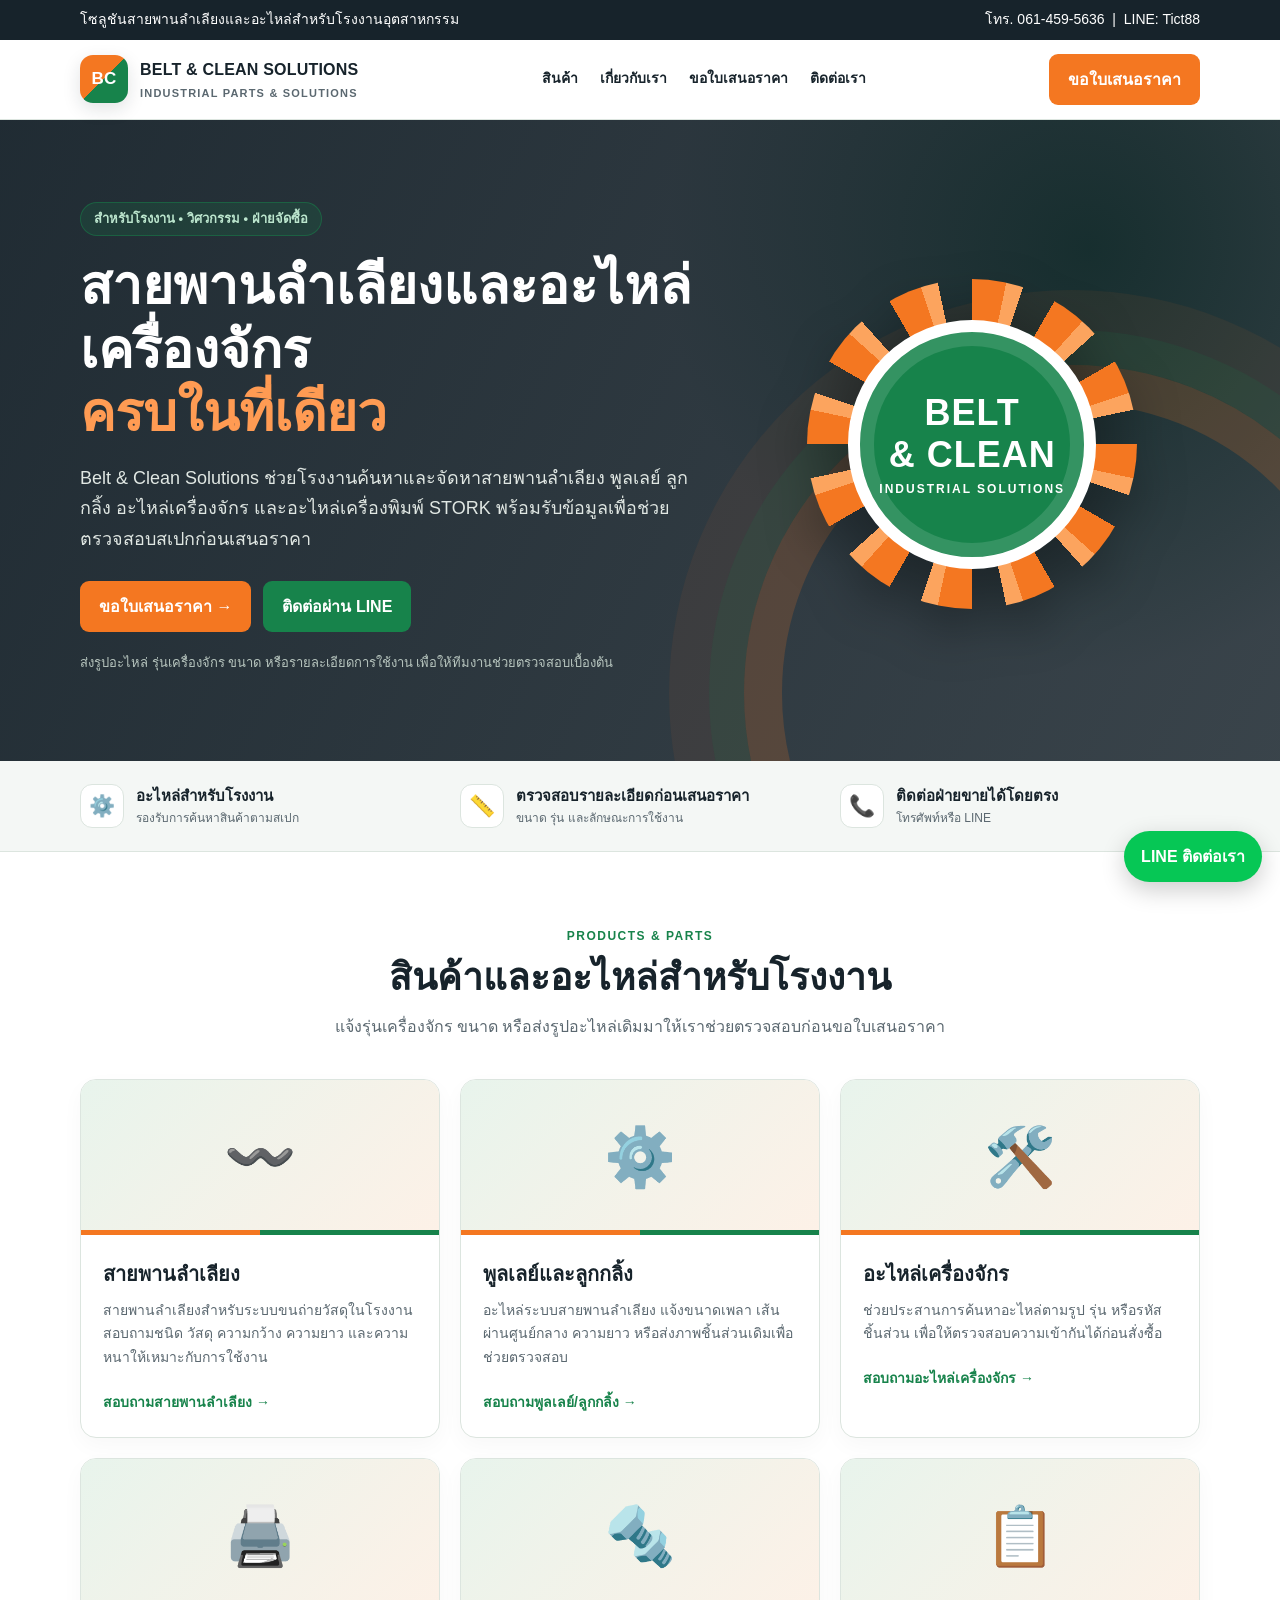
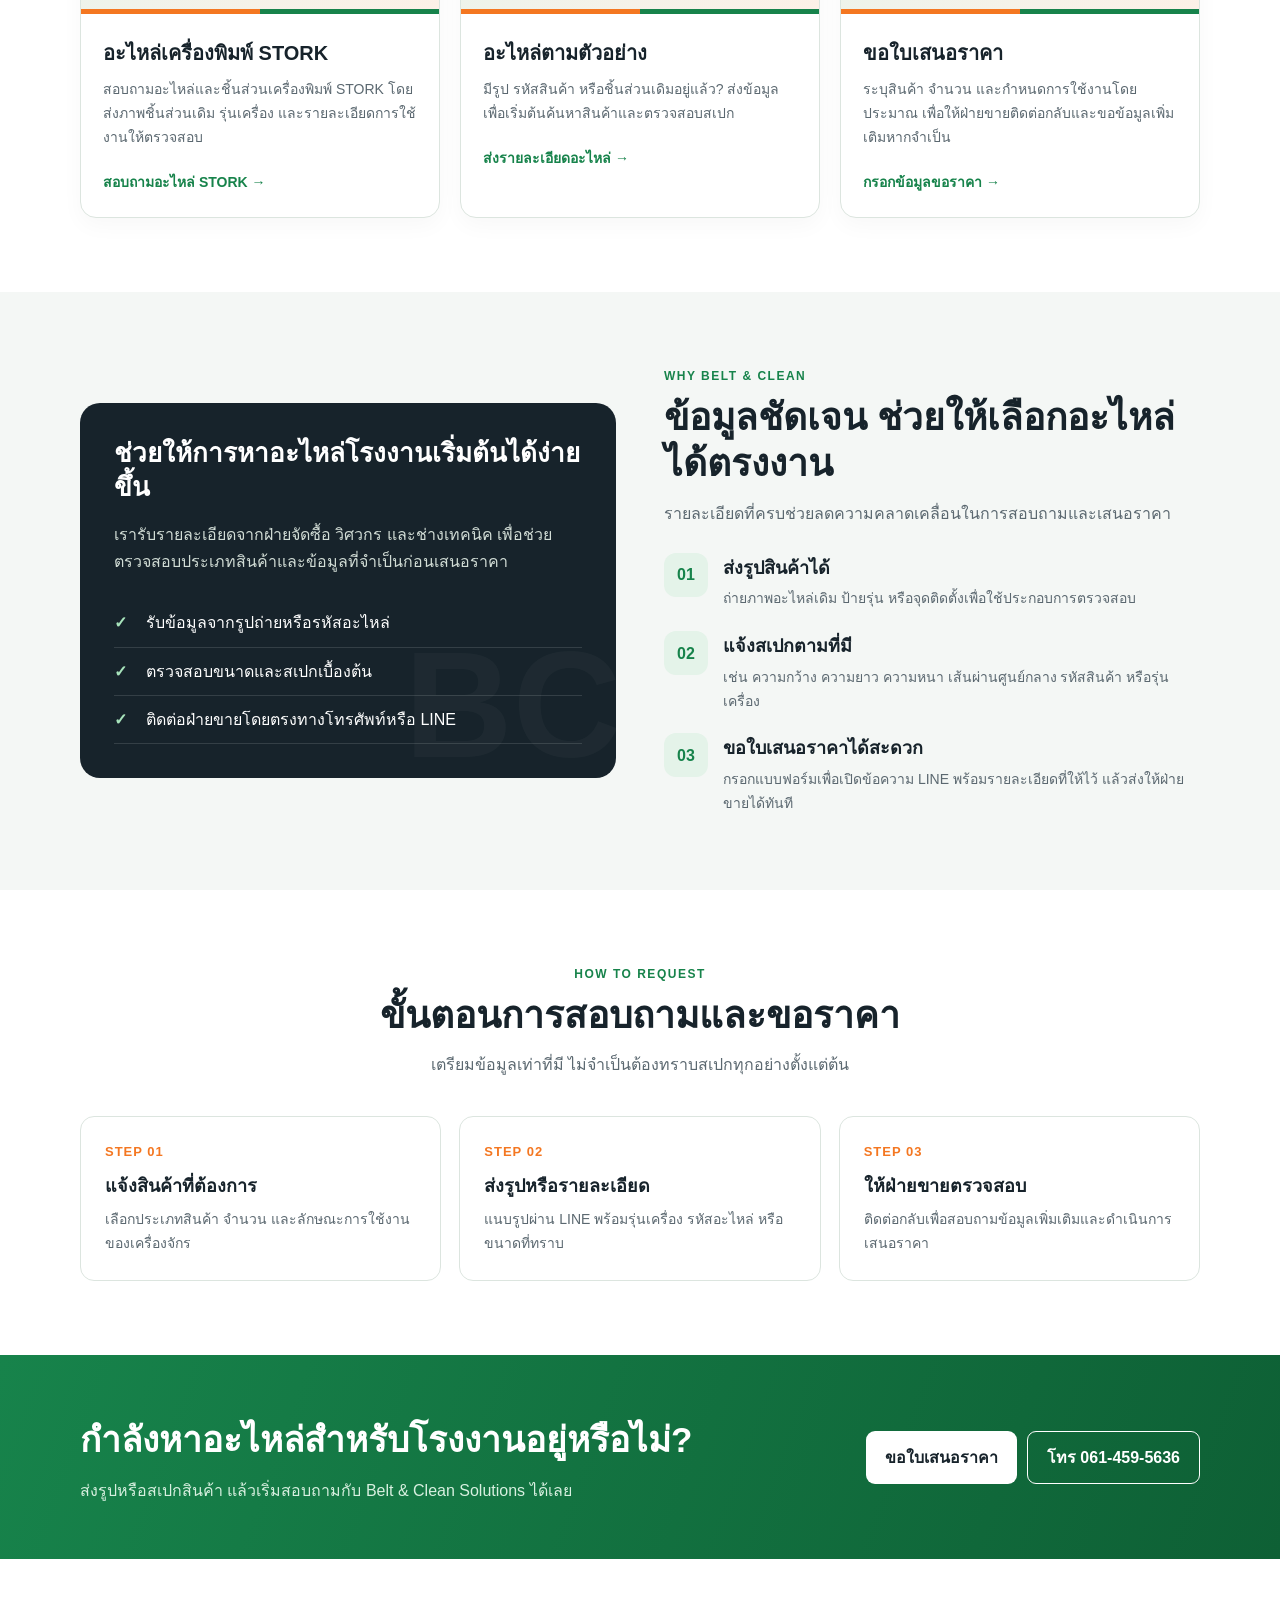
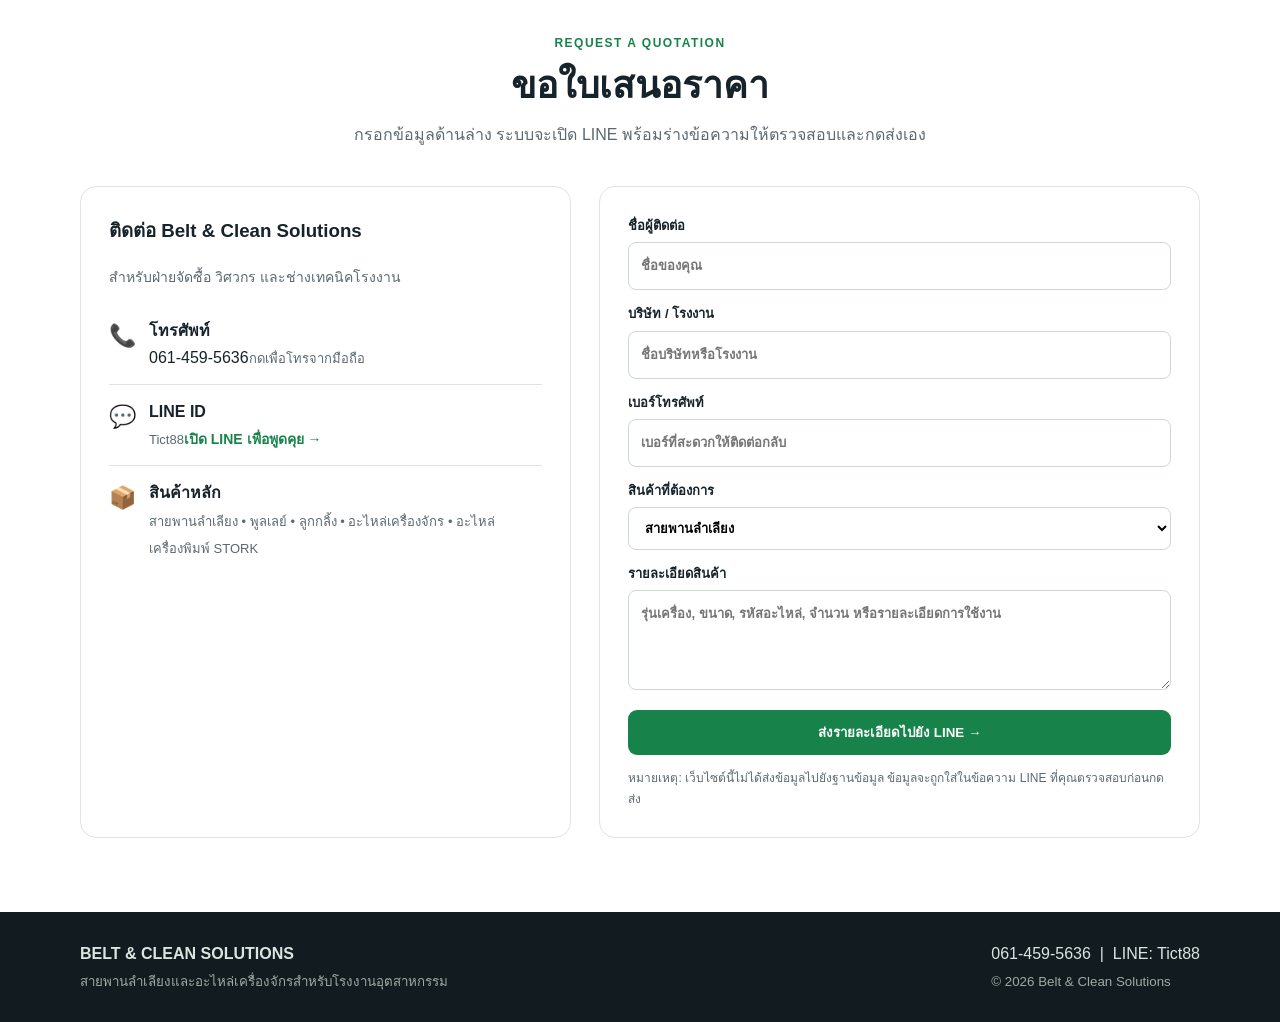
==== index.html @ 9ff51a20 "Add files via upload" ====
<!doctype html>
<html lang="th">
<head>
  <meta charset="utf-8">
  <meta name="viewport" content="width=device-width, initial-scale=1">
  <title>Belt &amp; Clean Solutions | สายพานลำเลียง อะไหล่เครื่องจักร และอะไหล่เครื่องพิมพ์ STORK</title>
  <meta name="description" content="Belt & Clean Solutions จำหน่ายสายพานลำเลียง พูลเลย์ ลูกกลิ้ง และอะไหล่เครื่องจักร รวมถึงอะไหล่เครื่องพิมพ์ STORK สำหรับโรงงานอุตสาหกรรม ติดต่อสอบถามและขอใบเสนอราคา">
  <meta name="robots" content="index,follow">
  <meta name="theme-color" content="#f47721">
  <meta property="og:title" content="Belt & Clean Solutions">
  <meta property="og:description" content="สายพานลำเลียง พูลเลย์ ลูกกลิ้ง และอะไหล่เครื่องจักรสำหรับโรงงาน">
  <meta property="og:type" content="website">
  <style>
    :root{--orange:#f47721;--green:#17834b;--dark:#17232b;--muted:#5b6870;--light:#f4f7f5;--line:#dce5df}
    *{box-sizing:border-box}html{scroll-behavior:smooth}body{margin:0;font-family:Tahoma,"Noto Sans Thai",Arial,sans-serif;color:var(--dark);line-height:1.7;background:#fff}
    a{color:inherit;text-decoration:none}.wrap{width:min(1120px,92%);margin:auto}
    .topbar{background:var(--dark);color:#fff;font-size:14px}.topbar .wrap{display:flex;justify-content:space-between;gap:12px;padding:8px 0;flex-wrap:wrap}
    header{background:#fff;border-bottom:1px solid var(--line);position:sticky;top:0;z-index:10}.nav{display:flex;align-items:center;justify-content:space-between;gap:20px;padding:14px 0}
    .brand{display:flex;align-items:center;gap:12px;font-weight:800;letter-spacing:.2px}.logo{width:48px;height:48px;border-radius:13px;background:linear-gradient(135deg,var(--orange) 0 50%,var(--green) 50%);display:grid;place-items:center;color:white;font-weight:900;font-size:17px;box-shadow:0 6px 18px #17232b20}.brand small{display:block;font-size:11px;letter-spacing:1.2px;color:var(--muted);font-weight:600}
    nav{display:flex;gap:22px;align-items:center;font-size:14px;font-weight:700}nav a:hover{color:var(--green)}.btn{display:inline-flex;justify-content:center;align-items:center;gap:8px;padding:12px 19px;border-radius:9px;background:var(--orange);color:#fff;font-weight:800;border:0;cursor:pointer;transition:.2s}.btn:hover{filter:brightness(.94);transform:translateY(-1px)}.btn.green{background:var(--green)}.btn.outline{background:transparent;border:1px solid #fff;color:#fff}
    .hero{background:linear-gradient(115deg,#17232bf5,#17232bd9),radial-gradient(circle at 85% 20%,#17834b 0,transparent 35%);color:white;padding:82px 0 74px;overflow:hidden;position:relative}.hero:after{content:"";position:absolute;right:-120px;bottom:-260px;width:580px;height:580px;border:38px solid #f4772130;border-radius:50%;box-shadow:0 0 0 35px #17834b20,0 0 0 75px #f4772110}
    .hero-grid{display:grid;grid-template-columns:1.15fr .85fr;gap:48px;align-items:center;position:relative;z-index:1}.eyebrow{display:inline-block;color:#bce6ce;background:#17834b30;border:1px solid #17834b80;border-radius:999px;padding:5px 13px;font-size:13px;font-weight:700}.hero h1{font-size:clamp(32px,4.4vw,53px);line-height:1.2;margin:18px 0}.hero p{font-size:18px;color:#e0e7e3;max-width:650px}.hero-actions{display:flex;gap:12px;flex-wrap:wrap;margin-top:26px}.hero-note{font-size:13px!important;color:#b8c6bf!important;margin-top:20px}
    .visual{min-height:330px;display:grid;place-items:center;position:relative}.gear{width:min(330px,75vw);aspect-ratio:1;border-radius:50%;background:repeating-conic-gradient(from 0deg,var(--orange) 0deg 12deg,#fca45e 12deg 18deg,transparent 18deg 30deg);display:grid;place-items:center;filter:drop-shadow(0 22px 25px #0005);animation:none}.gear:before{content:"";width:68%;height:68%;border-radius:50%;background:var(--green);border:12px solid #fff;box-shadow:inset 0 0 0 14px #ffffff20}.gear-center{position:absolute;font-weight:900;font-size:36px;letter-spacing:1px;color:#fff;text-align:center;line-height:1.15}.gear-center small{font-size:12px;display:block;letter-spacing:2px;margin-top:8px}
    .stats{background:var(--light);border-bottom:1px solid var(--line)}.stats-grid{display:grid;grid-template-columns:repeat(3,1fr);gap:20px;padding:22px 0}.stat{display:flex;gap:12px;align-items:center}.stat-icon{background:#fff;border:1px solid var(--line);width:44px;height:44px;border-radius:12px;display:grid;place-items:center;font-size:21px}.stat strong{display:block;font-size:15px}.stat span{display:block;color:var(--muted);font-size:12px}
    section{padding:74px 0}.section-head{text-align:center;max-width:720px;margin:0 auto 38px}.section-head .kicker{color:var(--green);font-weight:900;text-transform:uppercase;font-size:12px;letter-spacing:1.5px}.section-head h2{font-size:clamp(26px,3vw,37px);line-height:1.25;margin:9px 0 12px}.section-head p{margin:0;color:var(--muted)}
    .cards{display:grid;grid-template-columns:repeat(3,1fr);gap:20px}.card{border:1px solid var(--line);border-radius:16px;overflow:hidden;background:#fff;box-shadow:0 8px 22px #17232b08;transition:.2s}.card:hover{transform:translateY(-4px);box-shadow:0 15px 30px #17232b12}.card-art{height:155px;background:linear-gradient(135deg,#e8f4ec,#fdf1e7);display:grid;place-items:center;font-size:58px;position:relative}.card-art:after{content:"";position:absolute;inset:auto 0 0;height:5px;background:linear-gradient(90deg,var(--orange) 0 50%,var(--green) 50%)}.card-body{padding:22px}.card h3{margin:0 0 8px;font-size:20px}.card p{margin:0 0 18px;color:var(--muted);font-size:14px}.text-link{font-weight:800;color:var(--green);font-size:14px}
    .why{background:var(--light)}.why-grid{display:grid;grid-template-columns:1fr 1fr;gap:48px;align-items:center}.why-panel{background:var(--dark);border-radius:20px;color:white;padding:34px;position:relative;overflow:hidden}.why-panel:after{content:"BC";position:absolute;font-size:150px;right:-5px;bottom:-55px;font-weight:900;color:#ffffff08}.why-panel h3{font-size:26px;line-height:1.3;margin:0 0 14px;position:relative;z-index:1}.why-panel p{color:#d2ddd6;position:relative;z-index:1}.check-list{list-style:none;margin:24px 0 0;padding:0}.check-list li{padding:10px 0;border-bottom:1px solid #ffffff20;position:relative;padding-left:32px}.check-list li:before{content:"✓";position:absolute;left:0;color:#a8e4bc;font-weight:900}.benefits{display:grid;gap:20px}.benefit{display:flex;gap:15px}.benefit .num{width:44px;height:44px;flex:0 0 44px;border-radius:12px;background:#e4f3e9;color:var(--green);display:grid;place-items:center;font-weight:900}.benefit h3{margin:0 0 4px;font-size:18px}.benefit p{margin:0;color:var(--muted);font-size:14px}
    .process{display:grid;grid-template-columns:repeat(3,1fr);gap:18px}.step{padding:24px;border-radius:14px;background:#fff;border:1px solid var(--line)}.step b{display:block;color:var(--orange);font-size:13px;letter-spacing:1px}.step h3{margin:7px 0;font-size:18px}.step p{font-size:14px;color:var(--muted);margin:0}
    .cta{background:linear-gradient(110deg,var(--green),#0e6035);color:#fff;padding:55px 0}.cta-row{display:flex;align-items:center;justify-content:space-between;gap:28px}.cta h2{margin:0 0 8px;font-size:clamp(25px,3vw,35px)}.cta p{margin:0;color:#d8f0e0}.cta-actions{display:flex;gap:10px;flex-wrap:wrap;flex-shrink:0}
    .contact-grid{display:grid;grid-template-columns:.9fr 1.1fr;gap:28px}.contact-card{padding:28px;border:1px solid var(--line);border-radius:16px}.contact-card h3{margin-top:0}.contact-item{display:flex;gap:13px;padding:13px 0;border-bottom:1px solid var(--line)}.contact-item:last-child{border-bottom:0}.contact-item .ico{font-size:22px}.contact-item strong{display:block}.contact-item span{color:var(--muted);font-size:13px}.quote-form{display:grid;gap:13px}.quote-form label{font-size:13px;font-weight:800}.quote-form input,.quote-form select,.quote-form textarea{width:100%;margin-top:5px;border:1px solid #ccd8d0;border-radius:8px;padding:12px;font:inherit;background:#fff}.quote-form textarea{min-height:100px;resize:vertical}.form-note{font-size:12px;color:var(--muted);margin:0}
    footer{background:#121b20;color:#dbe5df;padding:28px 0}.foot{display:flex;justify-content:space-between;gap:20px;flex-wrap:wrap;align-items:center}.foot small{color:#9eaaa3}.float-line{position:fixed;right:18px;bottom:18px;z-index:20;background:#06c755;color:#fff;border-radius:50px;padding:12px 17px;font-weight:900;box-shadow:0 8px 25px #0003}
    @media(max-width:800px){nav{display:none}.hero{padding:58px 0}.hero-grid,.why-grid,.contact-grid{grid-template-columns:1fr}.visual{min-height:250px}.gear{width:240px}.stats-grid{grid-template-columns:1fr;gap:12px}.cards{grid-template-columns:1fr 1fr}.cta-row{align-items:flex-start;flex-direction:column}.process{grid-template-columns:1fr}.hero-grid{gap:15px}}
    @media(max-width:520px){.cards{grid-template-columns:1fr}.topbar .wrap{font-size:12px}.hero p{font-size:16px}.section-head{text-align:left}.brand{font-size:14px}.logo{width:42px;height:42px}.card-art{height:130px}}
  </style>
  <script type="application/ld+json">
  {
    "@context":"https://schema.org",
    "@type":"Organization",
    "name":"Belt & Clean Solutions",
    "description":"จำหน่ายสายพานลำเลียง พูลเลย์ ลูกกลิ้ง อะไหล่เครื่องจักร และอะไหล่เครื่องพิมพ์ STORK สำหรับโรงงานอุตสาหกรรม",
    "telephone":"+66-61-459-5636",
    "contactPoint":{"@type":"ContactPoint","telephone":"+66-61-459-5636","contactType":"sales","availableLanguage":"Thai"}
  }
  </script>
</head>
<body>
  <div class="topbar"><div class="wrap"><span>โซลูชันสายพานลำเลียงและอะไหล่สำหรับโรงงานอุตสาหกรรม</span><span>โทร. <a href="tel:0614595636">061-459-5636</a> &nbsp;|&nbsp; LINE: Tict88</span></div></div>
  <header><div class="wrap nav">
    <a class="brand" href="#home" aria-label="Belt and Clean Solutions หน้าแรก"><span class="logo">BC</span><span>BELT &amp; CLEAN SOLUTIONS<small>INDUSTRIAL PARTS &amp; SOLUTIONS</small></span></a>
    <nav aria-label="เมนูหลัก"><a href="#products">สินค้า</a><a href="#about">เกี่ยวกับเรา</a><a href="#quote">ขอใบเสนอราคา</a><a href="#contact">ติดต่อเรา</a></nav>
    <a class="btn" href="#quote">ขอใบเสนอราคา</a>
  </div></header>
  <main>
    <section class="hero" id="home"><div class="wrap hero-grid">
      <div><span class="eyebrow">สำหรับโรงงาน • วิศวกรรม • ฝ่ายจัดซื้อ</span>
        <h1>สายพานลำเลียงและอะไหล่เครื่องจักร<br><span style="color:#ff9b53">ครบในที่เดียว</span></h1>
        <p>Belt &amp; Clean Solutions ช่วยโรงงานค้นหาและจัดหาสายพานลำเลียง พูลเลย์ ลูกกลิ้ง อะไหล่เครื่องจักร และอะไหล่เครื่องพิมพ์ STORK พร้อมรับข้อมูลเพื่อช่วยตรวจสอบสเปกก่อนเสนอราคา</p>
        <div class="hero-actions"><a class="btn" href="#quote">ขอใบเสนอราคา →</a><a class="btn green" href="https://line.me/R/ti/p/~Tict88" target="_blank" rel="noopener">ติดต่อผ่าน LINE</a></div>
        <p class="hero-note">ส่งรูปอะไหล่ รุ่นเครื่องจักร ขนาด หรือรายละเอียดการใช้งาน เพื่อให้ทีมงานช่วยตรวจสอบเบื้องต้น</p>
      </div>
      <div class="visual" aria-hidden="true"><div class="gear"></div><div class="gear-center">BELT<br>&amp; CLEAN<small>INDUSTRIAL SOLUTIONS</small></div></div>
    </div></section>
    <div class="stats"><div class="wrap stats-grid">
      <div class="stat"><div class="stat-icon">⚙️</div><div><strong>อะไหล่สำหรับโรงงาน</strong><span>รองรับการค้นหาสินค้าตามสเปก</span></div></div>
      <div class="stat"><div class="stat-icon">📏</div><div><strong>ตรวจสอบรายละเอียดก่อนเสนอราคา</strong><span>ขนาด รุ่น และลักษณะการใช้งาน</span></div></div>
      <div class="stat"><div class="stat-icon">📞</div><div><strong>ติดต่อฝ่ายขายได้โดยตรง</strong><span>โทรศัพท์หรือ LINE</span></div></div>
    </div></div>
    <section id="products"><div class="wrap">
      <div class="section-head"><div class="kicker">Products &amp; Parts</div><h2>สินค้าและอะไหล่สำหรับโรงงาน</h2><p>แจ้งรุ่นเครื่องจักร ขนาด หรือส่งรูปอะไหล่เดิมมาให้เราช่วยตรวจสอบก่อนขอใบเสนอราคา</p></div>
      <div class="cards">
        <article class="card"><div class="card-art" aria-hidden="true">〰️</div><div class="card-body"><h3>สายพานลำเลียง</h3><p>สายพานลำเลียงสำหรับระบบขนถ่ายวัสดุในโรงงาน สอบถามชนิด วัสดุ ความกว้าง ความยาว และความหนาให้เหมาะกับการใช้งาน</p><a class="text-link" href="#quote" data-product="สายพานลำเลียง">สอบถามสายพานลำเลียง →</a></div></article>
        <article class="card"><div class="card-art" aria-hidden="true">⚙️</div><div class="card-body"><h3>พูลเลย์และลูกกลิ้ง</h3><p>อะไหล่ระบบสายพานลำเลียง แจ้งขนาดเพลา เส้นผ่านศูนย์กลาง ความยาว หรือส่งภาพชิ้นส่วนเดิมเพื่อช่วยตรวจสอบ</p><a class="text-link" href="#quote" data-product="พูลเลย์และลูกกลิ้ง">สอบถามพูลเลย์/ลูกกลิ้ง →</a></div></article>
        <article class="card"><div class="card-art" aria-hidden="true">🛠️</div><div class="card-body"><h3>อะไหล่เครื่องจักร</h3><p>ช่วยประสานการค้นหาอะไหล่ตามรูป รุ่น หรือรหัสชิ้นส่วน เพื่อให้ตรวจสอบความเข้ากันได้ก่อนสั่งซื้อ</p><a class="text-link" href="#quote" data-product="อะไหล่เครื่องจักร">สอบถามอะไหล่เครื่องจักร →</a></div></article>
        <article class="card"><div class="card-art" aria-hidden="true">🖨️</div><div class="card-body"><h3>อะไหล่เครื่องพิมพ์ STORK</h3><p>สอบถามอะไหล่และชิ้นส่วนเครื่องพิมพ์ STORK โดยส่งภาพชิ้นส่วนเดิม รุ่นเครื่อง และรายละเอียดการใช้งานให้ตรวจสอบ</p><a class="text-link" href="#quote" data-product="อะไหล่เครื่องพิมพ์ STORK">สอบถามอะไหล่ STORK →</a></div></article>
        <article class="card"><div class="card-art" aria-hidden="true">🔩</div><div class="card-body"><h3>อะไหล่ตามตัวอย่าง</h3><p>มีรูป รหัสสินค้า หรือชิ้นส่วนเดิมอยู่แล้ว? ส่งข้อมูลเพื่อเริ่มต้นค้นหาสินค้าและตรวจสอบสเปก</p><a class="text-link" href="#quote" data-product="อะไหล่ตามตัวอย่าง">ส่งรายละเอียดอะไหล่ →</a></div></article>
        <article class="card"><div class="card-art" aria-hidden="true">📋</div><div class="card-body"><h3>ขอใบเสนอราคา</h3><p>ระบุสินค้า จำนวน และกำหนดการใช้งานโดยประมาณ เพื่อให้ฝ่ายขายติดต่อกลับและขอข้อมูลเพิ่มเติมหากจำเป็น</p><a class="text-link" href="#quote">กรอกข้อมูลขอราคา →</a></div></article>
      </div>
    </div></section>
    <section class="why" id="about"><div class="wrap why-grid">
      <div class="why-panel"><h3>ช่วยให้การหาอะไหล่โรงงานเริ่มต้นได้ง่ายขึ้น</h3><p>เรารับรายละเอียดจากฝ่ายจัดซื้อ วิศวกร และช่างเทคนิค เพื่อช่วยตรวจสอบประเภทสินค้าและข้อมูลที่จำเป็นก่อนเสนอราคา</p><ul class="check-list"><li>รับข้อมูลจากรูปถ่ายหรือรหัสอะไหล่</li><li>ตรวจสอบขนาดและสเปกเบื้องต้น</li><li>ติดต่อฝ่ายขายโดยตรงทางโทรศัพท์หรือ LINE</li></ul></div>
      <div><div class="section-head" style="text-align:left;margin:0 0 26px"><div class="kicker">Why Belt &amp; Clean</div><h2>ข้อมูลชัดเจน ช่วยให้เลือกอะไหล่ได้ตรงงาน</h2><p>รายละเอียดที่ครบช่วยลดความคลาดเคลื่อนในการสอบถามและเสนอราคา</p></div>
        <div class="benefits"><div class="benefit"><div class="num">01</div><div><h3>ส่งรูปสินค้าได้</h3><p>ถ่ายภาพอะไหล่เดิม ป้ายรุ่น หรือจุดติดตั้งเพื่อใช้ประกอบการตรวจสอบ</p></div></div>
        <div class="benefit"><div class="num">02</div><div><h3>แจ้งสเปกตามที่มี</h3><p>เช่น ความกว้าง ความยาว ความหนา เส้นผ่านศูนย์กลาง รหัสสินค้า หรือรุ่นเครื่อง</p></div></div>
        <div class="benefit"><div class="num">03</div><div><h3>ขอใบเสนอราคาได้สะดวก</h3><p>กรอกแบบฟอร์มเพื่อเปิดข้อความ LINE พร้อมรายละเอียดที่ให้ไว้ แล้วส่งให้ฝ่ายขายได้ทันที</p></div></div></div>
      </div>
    </div></section>
    <section><div class="wrap"><div class="section-head"><div class="kicker">How to request</div><h2>ขั้นตอนการสอบถามและขอราคา</h2><p>เตรียมข้อมูลเท่าที่มี ไม่จำเป็นต้องทราบสเปกทุกอย่างตั้งแต่ต้น</p></div>
      <div class="process"><div class="step"><b>STEP 01</b><h3>แจ้งสินค้าที่ต้องการ</h3><p>เลือกประเภทสินค้า จำนวน และลักษณะการใช้งานของเครื่องจักร</p></div><div class="step"><b>STEP 02</b><h3>ส่งรูปหรือรายละเอียด</h3><p>แนบรูปผ่าน LINE พร้อมรุ่นเครื่อง รหัสอะไหล่ หรือขนาดที่ทราบ</p></div><div class="step"><b>STEP 03</b><h3>ให้ฝ่ายขายตรวจสอบ</h3><p>ติดต่อกลับเพื่อสอบถามข้อมูลเพิ่มเติมและดำเนินการเสนอราคา</p></div></div>
    </div></section>
    <section class="cta"><div class="wrap cta-row"><div><h2>กำลังหาอะไหล่สำหรับโรงงานอยู่หรือไม่?</h2><p>ส่งรูปหรือสเปกสินค้า แล้วเริ่มสอบถามกับ Belt &amp; Clean Solutions ได้เลย</p></div><div class="cta-actions"><a class="btn" href="#quote" style="background:#fff;color:#17232b">ขอใบเสนอราคา</a><a class="btn outline" href="tel:0614595636">โทร 061-459-5636</a></div></div></section>
    <section id="quote"><div class="wrap"><div class="section-head"><div class="kicker">Request a quotation</div><h2>ขอใบเสนอราคา</h2><p>กรอกข้อมูลด้านล่าง ระบบจะเปิด LINE พร้อมร่างข้อความให้ตรวจสอบและกดส่งเอง</p></div>
      <div class="contact-grid">
        <div class="contact-card" id="contact"><h3>ติดต่อ Belt &amp; Clean Solutions</h3><p style="color:var(--muted);font-size:14px">สำหรับฝ่ายจัดซื้อ วิศวกร และช่างเทคนิคโรงงาน</p>
          <div class="contact-item"><div class="ico">📞</div><div><strong>โทรศัพท์</strong><a href="tel:0614595636">061-459-5636</a><span>กดเพื่อโทรจากมือถือ</span></div></div>
          <div class="contact-item"><div class="ico">💬</div><div><strong>LINE ID</strong><span>Tict88</span><a class="text-link" href="https://line.me/R/ti/p/~Tict88" target="_blank" rel="noopener">เปิด LINE เพื่อพูดคุย →</a></div></div>
          <div class="contact-item"><div class="ico">📦</div><div><strong>สินค้าหลัก</strong><span>สายพานลำเลียง • พูลเลย์ • ลูกกลิ้ง • อะไหล่เครื่องจักร • อะไหล่เครื่องพิมพ์ STORK</span></div></div>
        </div>
        <div class="contact-card"><form class="quote-form" id="quoteForm">
          <label>ชื่อผู้ติดต่อ<input name="name" required placeholder="ชื่อของคุณ"></label>
          <label>บริษัท / โรงงาน<input name="company" placeholder="ชื่อบริษัทหรือโรงงาน"></label>
          <label>เบอร์โทรศัพท์<input name="phone" type="tel" placeholder="เบอร์ที่สะดวกให้ติดต่อกลับ"></label>
          <label>สินค้าที่ต้องการ<select name="product" id="productSelect"><option>สายพานลำเลียง</option><option>พูลเลย์และลูกกลิ้ง</option><option>อะไหล่เครื่องจักร</option><option>อะไหล่เครื่องพิมพ์ STORK</option><option>อะไหล่อื่น ๆ / ตามตัวอย่าง</option></select></label>
          <label>รายละเอียดสินค้า<textarea name="details" placeholder="รุ่นเครื่อง, ขนาด, รหัสอะไหล่, จำนวน หรือรายละเอียดการใช้งาน"></textarea></label>
          <button class="btn green" type="submit">ส่งรายละเอียดไปยัง LINE →</button>
          <p class="form-note">หมายเหตุ: เว็บไซต์นี้ไม่ได้ส่งข้อมูลไปยังฐานข้อมูล ข้อมูลจะถูกใส่ในข้อความ LINE ที่คุณตรวจสอบก่อนกดส่ง</p>
        </form></div>
      </div>
    </div></section>
  </main>
  <footer><div class="wrap foot"><div><strong>BELT &amp; CLEAN SOLUTIONS</strong><br><small>สายพานลำเลียงและอะไหล่เครื่องจักรสำหรับโรงงานอุตสาหกรรม</small></div><div><a href="tel:0614595636">061-459-5636</a> &nbsp;|&nbsp; LINE: Tict88<br><small>© <span id="year"></span> Belt &amp; Clean Solutions</small></div></div></footer>
  <a class="float-line" href="https://line.me/R/ti/p/~Tict88" target="_blank" rel="noopener" aria-label="ติดต่อ Belt and Clean Solutions ผ่าน LINE">LINE ติดต่อเรา</a>
  <script>
    document.getElementById('year').textContent = new Date().getFullYear();
    document.querySelectorAll('[data-product]').forEach(link => link.addEventListener('click', () => {
      const select = document.getElementById('productSelect');
      const wanted = link.getAttribute('data-product');
      const map = {'สายพานลำเลียง':'สายพานลำเลียง','พูลเลย์และลูกกลิ้ง':'พูลเลย์และลูกกลิ้ง','อะไหล่เครื่องจักร':'อะไหล่เครื่องจักร','อะไหล่เครื่องพิมพ์ STORK':'อะไหล่เครื่องพิมพ์ STORK','อะไหล่ตามตัวอย่าง':'อะไหล่อื่น ๆ / ตามตัวอย่าง'};
      select.value = map[wanted] || wanted;
    }));
    document.getElementById('quoteForm').addEventListener('submit', function(e){
      e.preventDefault();
      const d = new FormData(this);
      const message = [
        'สวัสดีครับ/ค่ะ ต้องการขอใบเสนอราคาจาก Belt & Clean Solutions',
        'ชื่อผู้ติดต่อ: ' + (d.get('name') || '-'),
        'บริษัท/โรงงาน: ' + (d.get('company') || '-'),
        'เบอร์โทร: ' + (d.get('phone') || '-'),
        'สินค้าที่ต้องการ: ' + (d.get('product') || '-'),
        'รายละเอียด: ' + (d.get('details') || '-')
      ].join('\\n');
      window.open('https://line.me/R/ti/p/~Tict88', '_blank', 'noopener');
      const url = 'https://line.me/R/msg/text/?' + encodeURIComponent(message);
      setTimeout(() => { window.open(url, '_blank', 'noopener'); }, 250);
    });
  </script>
</body>
</html>
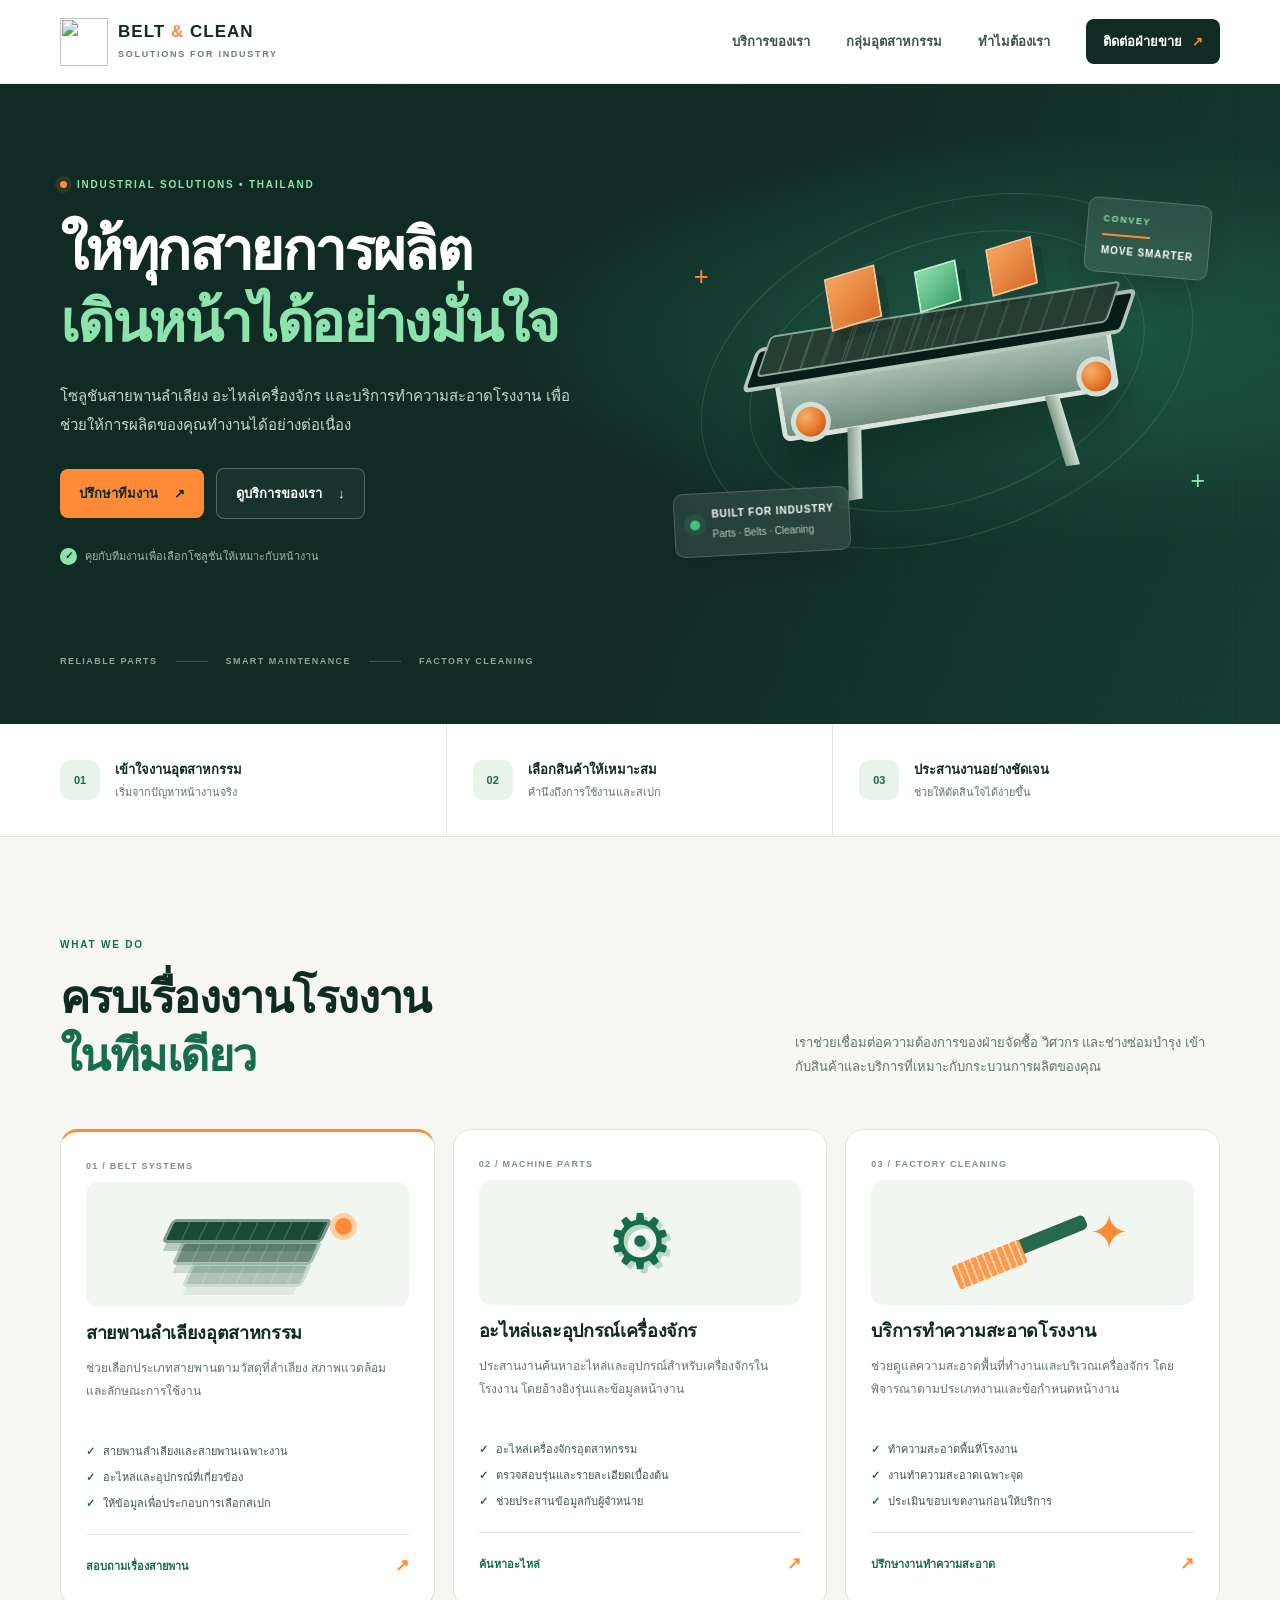
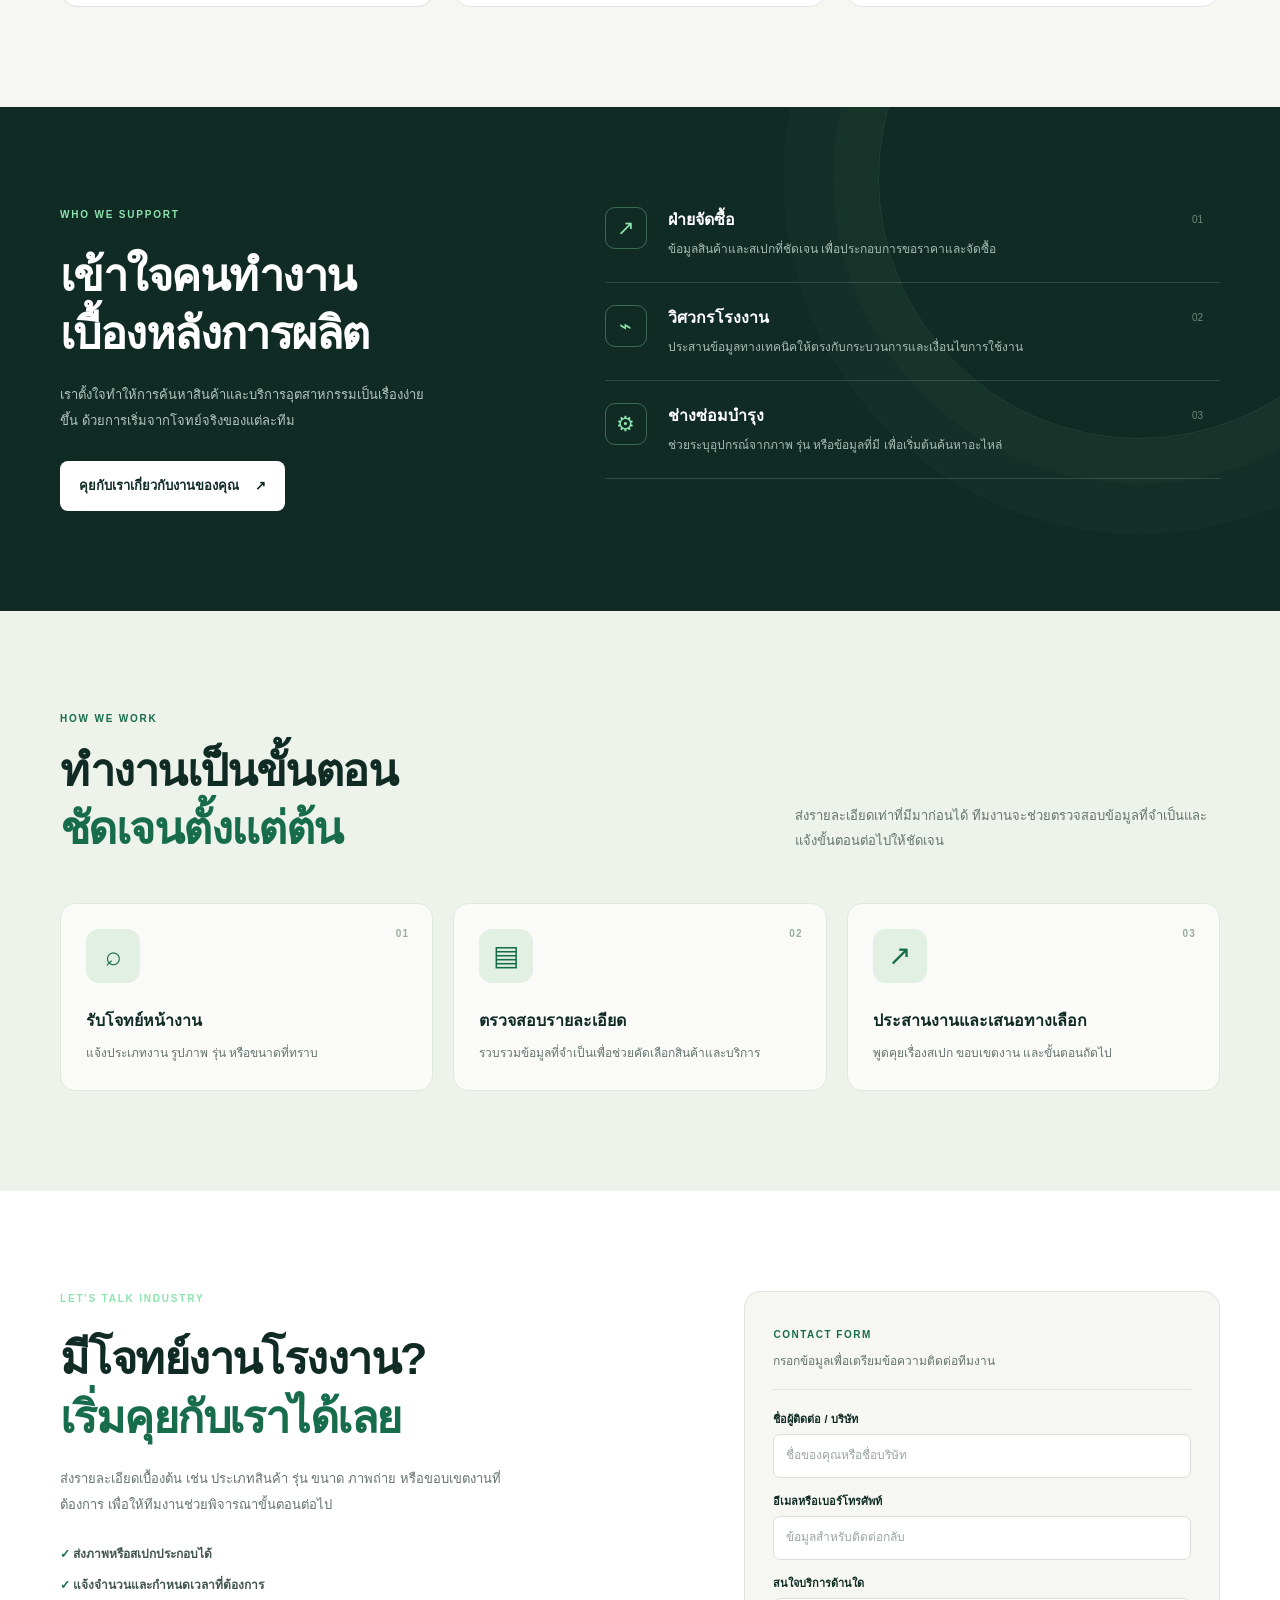
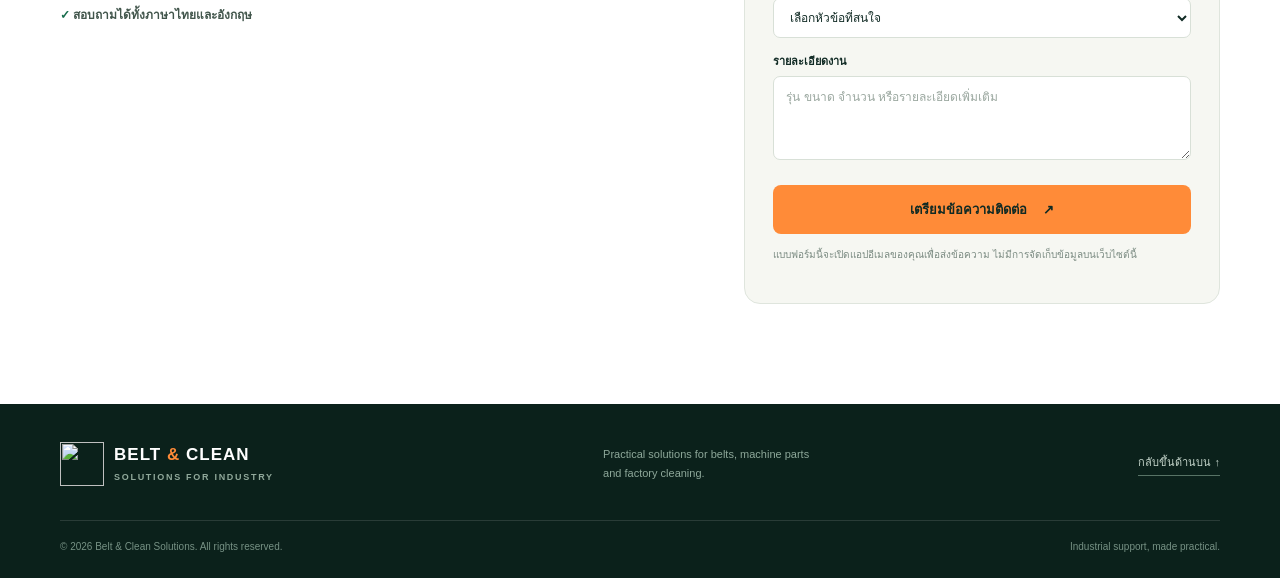
==== commit e66f48e5: "Upload new Belt & Clean Solutions website" ====
--- a/index.html
+++ b/index.html
@@ -3,135 +3,203 @@
 <head>
   <meta charset="utf-8">
   <meta name="viewport" content="width=device-width, initial-scale=1">
-  <title>Belt &amp; Clean Solutions | สายพานลำเลียง อะไหล่เครื่องจักร และอะไหล่เครื่องพิมพ์ STORK</title>
-  <meta name="description" content="Belt & Clean Solutions จำหน่ายสายพานลำเลียง พูลเลย์ ลูกกลิ้ง และอะไหล่เครื่องจักร รวมถึงอะไหล่เครื่องพิมพ์ STORK สำหรับโรงงานอุตสาหกรรม ติดต่อสอบถามและขอใบเสนอราคา">
+  <title>Belt &amp; Clean Solutions | สายพานอุตสาหกรรมและบริการทำความสะอาดโรงงาน</title>
+  <meta name="description" content="Belt & Clean Solutions ให้บริการสายพานลำเลียง อะไหล่เครื่องจักร และบริการทำความสะอาดโรงงาน สำหรับฝ่ายจัดซื้อ วิศวกร และทีมซ่อมบำรุง">
   <meta name="robots" content="index,follow">
-  <meta name="theme-color" content="#f47721">
-  <meta property="og:title" content="Belt & Clean Solutions">
-  <meta property="og:description" content="สายพานลำเลียง พูลเลย์ ลูกกลิ้ง และอะไหล่เครื่องจักรสำหรับโรงงาน">
+  <meta name="theme-color" content="#102a24">
+  <link rel="canonical" href="https://takasr898-create.github.io/belt-clean-solutions/">
   <meta property="og:type" content="website">
-  <style>
-    :root{--orange:#f47721;--green:#17834b;--dark:#17232b;--muted:#5b6870;--light:#f4f7f5;--line:#dce5df}
-    *{box-sizing:border-box}html{scroll-behavior:smooth}body{margin:0;font-family:Tahoma,"Noto Sans Thai",Arial,sans-serif;color:var(--dark);line-height:1.7;background:#fff}
-    a{color:inherit;text-decoration:none}.wrap{width:min(1120px,92%);margin:auto}
-    .topbar{background:var(--dark);color:#fff;font-size:14px}.topbar .wrap{display:flex;justify-content:space-between;gap:12px;padding:8px 0;flex-wrap:wrap}
-    header{background:#fff;border-bottom:1px solid var(--line);position:sticky;top:0;z-index:10}.nav{display:flex;align-items:center;justify-content:space-between;gap:20px;padding:14px 0}
-    .brand{display:flex;align-items:center;gap:12px;font-weight:800;letter-spacing:.2px}.logo{width:48px;height:48px;border-radius:13px;background:linear-gradient(135deg,var(--orange) 0 50%,var(--green) 50%);display:grid;place-items:center;color:white;font-weight:900;font-size:17px;box-shadow:0 6px 18px #17232b20}.brand small{display:block;font-size:11px;letter-spacing:1.2px;color:var(--muted);font-weight:600}
-    nav{display:flex;gap:22px;align-items:center;font-size:14px;font-weight:700}nav a:hover{color:var(--green)}.btn{display:inline-flex;justify-content:center;align-items:center;gap:8px;padding:12px 19px;border-radius:9px;background:var(--orange);color:#fff;font-weight:800;border:0;cursor:pointer;transition:.2s}.btn:hover{filter:brightness(.94);transform:translateY(-1px)}.btn.green{background:var(--green)}.btn.outline{background:transparent;border:1px solid #fff;color:#fff}
-    .hero{background:linear-gradient(115deg,#17232bf5,#17232bd9),radial-gradient(circle at 85% 20%,#17834b 0,transparent 35%);color:white;padding:82px 0 74px;overflow:hidden;position:relative}.hero:after{content:"";position:absolute;right:-120px;bottom:-260px;width:580px;height:580px;border:38px solid #f4772130;border-radius:50%;box-shadow:0 0 0 35px #17834b20,0 0 0 75px #f4772110}
-    .hero-grid{display:grid;grid-template-columns:1.15fr .85fr;gap:48px;align-items:center;position:relative;z-index:1}.eyebrow{display:inline-block;color:#bce6ce;background:#17834b30;border:1px solid #17834b80;border-radius:999px;padding:5px 13px;font-size:13px;font-weight:700}.hero h1{font-size:clamp(32px,4.4vw,53px);line-height:1.2;margin:18px 0}.hero p{font-size:18px;color:#e0e7e3;max-width:650px}.hero-actions{display:flex;gap:12px;flex-wrap:wrap;margin-top:26px}.hero-note{font-size:13px!important;color:#b8c6bf!important;margin-top:20px}
-    .visual{min-height:330px;display:grid;place-items:center;position:relative}.gear{width:min(330px,75vw);aspect-ratio:1;border-radius:50%;background:repeating-conic-gradient(from 0deg,var(--orange) 0deg 12deg,#fca45e 12deg 18deg,transparent 18deg 30deg);display:grid;place-items:center;filter:drop-shadow(0 22px 25px #0005);animation:none}.gear:before{content:"";width:68%;height:68%;border-radius:50%;background:var(--green);border:12px solid #fff;box-shadow:inset 0 0 0 14px #ffffff20}.gear-center{position:absolute;font-weight:900;font-size:36px;letter-spacing:1px;color:#fff;text-align:center;line-height:1.15}.gear-center small{font-size:12px;display:block;letter-spacing:2px;margin-top:8px}
-    .stats{background:var(--light);border-bottom:1px solid var(--line)}.stats-grid{display:grid;grid-template-columns:repeat(3,1fr);gap:20px;padding:22px 0}.stat{display:flex;gap:12px;align-items:center}.stat-icon{background:#fff;border:1px solid var(--line);width:44px;height:44px;border-radius:12px;display:grid;place-items:center;font-size:21px}.stat strong{display:block;font-size:15px}.stat span{display:block;color:var(--muted);font-size:12px}
-    section{padding:74px 0}.section-head{text-align:center;max-width:720px;margin:0 auto 38px}.section-head .kicker{color:var(--green);font-weight:900;text-transform:uppercase;font-size:12px;letter-spacing:1.5px}.section-head h2{font-size:clamp(26px,3vw,37px);line-height:1.25;margin:9px 0 12px}.section-head p{margin:0;color:var(--muted)}
-    .cards{display:grid;grid-template-columns:repeat(3,1fr);gap:20px}.card{border:1px solid var(--line);border-radius:16px;overflow:hidden;background:#fff;box-shadow:0 8px 22px #17232b08;transition:.2s}.card:hover{transform:translateY(-4px);box-shadow:0 15px 30px #17232b12}.card-art{height:155px;background:linear-gradient(135deg,#e8f4ec,#fdf1e7);display:grid;place-items:center;font-size:58px;position:relative}.card-art:after{content:"";position:absolute;inset:auto 0 0;height:5px;background:linear-gradient(90deg,var(--orange) 0 50%,var(--green) 50%)}.card-body{padding:22px}.card h3{margin:0 0 8px;font-size:20px}.card p{margin:0 0 18px;color:var(--muted);font-size:14px}.text-link{font-weight:800;color:var(--green);font-size:14px}
-    .why{background:var(--light)}.why-grid{display:grid;grid-template-columns:1fr 1fr;gap:48px;align-items:center}.why-panel{background:var(--dark);border-radius:20px;color:white;padding:34px;position:relative;overflow:hidden}.why-panel:after{content:"BC";position:absolute;font-size:150px;right:-5px;bottom:-55px;font-weight:900;color:#ffffff08}.why-panel h3{font-size:26px;line-height:1.3;margin:0 0 14px;position:relative;z-index:1}.why-panel p{color:#d2ddd6;position:relative;z-index:1}.check-list{list-style:none;margin:24px 0 0;padding:0}.check-list li{padding:10px 0;border-bottom:1px solid #ffffff20;position:relative;padding-left:32px}.check-list li:before{content:"✓";position:absolute;left:0;color:#a8e4bc;font-weight:900}.benefits{display:grid;gap:20px}.benefit{display:flex;gap:15px}.benefit .num{width:44px;height:44px;flex:0 0 44px;border-radius:12px;background:#e4f3e9;color:var(--green);display:grid;place-items:center;font-weight:900}.benefit h3{margin:0 0 4px;font-size:18px}.benefit p{margin:0;color:var(--muted);font-size:14px}
-    .process{display:grid;grid-template-columns:repeat(3,1fr);gap:18px}.step{padding:24px;border-radius:14px;background:#fff;border:1px solid var(--line)}.step b{display:block;color:var(--orange);font-size:13px;letter-spacing:1px}.step h3{margin:7px 0;font-size:18px}.step p{font-size:14px;color:var(--muted);margin:0}
-    .cta{background:linear-gradient(110deg,var(--green),#0e6035);color:#fff;padding:55px 0}.cta-row{display:flex;align-items:center;justify-content:space-between;gap:28px}.cta h2{margin:0 0 8px;font-size:clamp(25px,3vw,35px)}.cta p{margin:0;color:#d8f0e0}.cta-actions{display:flex;gap:10px;flex-wrap:wrap;flex-shrink:0}
-    .contact-grid{display:grid;grid-template-columns:.9fr 1.1fr;gap:28px}.contact-card{padding:28px;border:1px solid var(--line);border-radius:16px}.contact-card h3{margin-top:0}.contact-item{display:flex;gap:13px;padding:13px 0;border-bottom:1px solid var(--line)}.contact-item:last-child{border-bottom:0}.contact-item .ico{font-size:22px}.contact-item strong{display:block}.contact-item span{color:var(--muted);font-size:13px}.quote-form{display:grid;gap:13px}.quote-form label{font-size:13px;font-weight:800}.quote-form input,.quote-form select,.quote-form textarea{width:100%;margin-top:5px;border:1px solid #ccd8d0;border-radius:8px;padding:12px;font:inherit;background:#fff}.quote-form textarea{min-height:100px;resize:vertical}.form-note{font-size:12px;color:var(--muted);margin:0}
-    footer{background:#121b20;color:#dbe5df;padding:28px 0}.foot{display:flex;justify-content:space-between;gap:20px;flex-wrap:wrap;align-items:center}.foot small{color:#9eaaa3}.float-line{position:fixed;right:18px;bottom:18px;z-index:20;background:#06c755;color:#fff;border-radius:50px;padding:12px 17px;font-weight:900;box-shadow:0 8px 25px #0003}
-    @media(max-width:800px){nav{display:none}.hero{padding:58px 0}.hero-grid,.why-grid,.contact-grid{grid-template-columns:1fr}.visual{min-height:250px}.gear{width:240px}.stats-grid{grid-template-columns:1fr;gap:12px}.cards{grid-template-columns:1fr 1fr}.cta-row{align-items:flex-start;flex-direction:column}.process{grid-template-columns:1fr}.hero-grid{gap:15px}}
-    @media(max-width:520px){.cards{grid-template-columns:1fr}.topbar .wrap{font-size:12px}.hero p{font-size:16px}.section-head{text-align:left}.brand{font-size:14px}.logo{width:42px;height:42px}.card-art{height:130px}}
-  </style>
+  <meta property="og:title" content="Belt &amp; Clean Solutions | Industrial Belt & Factory Cleaning">
+  <meta property="og:description" content="โซลูชันสายพานลำเลียง อะไหล่เครื่องจักร และทำความสะอาดโรงงาน">
+  <meta property="og:url" content="https://takasr898-create.github.io/belt-clean-solutions/">
+  <meta property="og:locale" content="th_TH">
+  <link rel="icon" href="assets/favicon.svg" type="image/svg+xml">
+  <link rel="stylesheet" href="styles.css">
   <script type="application/ld+json">
   {
-    "@context":"https://schema.org",
-    "@type":"Organization",
-    "name":"Belt & Clean Solutions",
-    "description":"จำหน่ายสายพานลำเลียง พูลเลย์ ลูกกลิ้ง อะไหล่เครื่องจักร และอะไหล่เครื่องพิมพ์ STORK สำหรับโรงงานอุตสาหกรรม",
-    "telephone":"+66-61-459-5636",
-    "contactPoint":{"@type":"ContactPoint","telephone":"+66-61-459-5636","contactType":"sales","availableLanguage":"Thai"}
+    "@context": "https://schema.org",
+    "@type": "Organization",
+    "name": "Belt & Clean Solutions",
+    "url": "https://takasr898-create.github.io/belt-clean-solutions/",
+    "description": "สายพานลำเลียง อะไหล่เครื่องจักร และบริการทำความสะอาดโรงงาน",
+    "logo": "https://takasr898-create.github.io/belt-clean-solutions/assets/logo.svg",
+    "areaServed": "Thailand",
+    "knowsAbout": [
+      "สายพานลำเลียงอุตสาหกรรม",
+      "อะไหล่เครื่องจักร",
+      "บริการทำความสะอาดโรงงาน",
+      "Industrial conveyor belts",
+      "Factory cleaning services"
+    ]
   }
   </script>
 </head>
 <body>
-  <div class="topbar"><div class="wrap"><span>โซลูชันสายพานลำเลียงและอะไหล่สำหรับโรงงานอุตสาหกรรม</span><span>โทร. <a href="tel:0614595636">061-459-5636</a> &nbsp;|&nbsp; LINE: Tict88</span></div></div>
-  <header><div class="wrap nav">
-    <a class="brand" href="#home" aria-label="Belt and Clean Solutions หน้าแรก"><span class="logo">BC</span><span>BELT &amp; CLEAN SOLUTIONS<small>INDUSTRIAL PARTS &amp; SOLUTIONS</small></span></a>
-    <nav aria-label="เมนูหลัก"><a href="#products">สินค้า</a><a href="#about">เกี่ยวกับเรา</a><a href="#quote">ขอใบเสนอราคา</a><a href="#contact">ติดต่อเรา</a></nav>
-    <a class="btn" href="#quote">ขอใบเสนอราคา</a>
-  </div></header>
-  <main>
-    <section class="hero" id="home"><div class="wrap hero-grid">
-      <div><span class="eyebrow">สำหรับโรงงาน • วิศวกรรม • ฝ่ายจัดซื้อ</span>
-        <h1>สายพานลำเลียงและอะไหล่เครื่องจักร<br><span style="color:#ff9b53">ครบในที่เดียว</span></h1>
-        <p>Belt &amp; Clean Solutions ช่วยโรงงานค้นหาและจัดหาสายพานลำเลียง พูลเลย์ ลูกกลิ้ง อะไหล่เครื่องจักร และอะไหล่เครื่องพิมพ์ STORK พร้อมรับข้อมูลเพื่อช่วยตรวจสอบสเปกก่อนเสนอราคา</p>
-        <div class="hero-actions"><a class="btn" href="#quote">ขอใบเสนอราคา →</a><a class="btn green" href="https://line.me/R/ti/p/~Tict88" target="_blank" rel="noopener">ติดต่อผ่าน LINE</a></div>
-        <p class="hero-note">ส่งรูปอะไหล่ รุ่นเครื่องจักร ขนาด หรือรายละเอียดการใช้งาน เพื่อให้ทีมงานช่วยตรวจสอบเบื้องต้น</p>
-      </div>
-      <div class="visual" aria-hidden="true"><div class="gear"></div><div class="gear-center">BELT<br>&amp; CLEAN<small>INDUSTRIAL SOLUTIONS</small></div></div>
-    </div></section>
-    <div class="stats"><div class="wrap stats-grid">
-      <div class="stat"><div class="stat-icon">⚙️</div><div><strong>อะไหล่สำหรับโรงงาน</strong><span>รองรับการค้นหาสินค้าตามสเปก</span></div></div>
-      <div class="stat"><div class="stat-icon">📏</div><div><strong>ตรวจสอบรายละเอียดก่อนเสนอราคา</strong><span>ขนาด รุ่น และลักษณะการใช้งาน</span></div></div>
-      <div class="stat"><div class="stat-icon">📞</div><div><strong>ติดต่อฝ่ายขายได้โดยตรง</strong><span>โทรศัพท์หรือ LINE</span></div></div>
-    </div></div>
-    <section id="products"><div class="wrap">
-      <div class="section-head"><div class="kicker">Products &amp; Parts</div><h2>สินค้าและอะไหล่สำหรับโรงงาน</h2><p>แจ้งรุ่นเครื่องจักร ขนาด หรือส่งรูปอะไหล่เดิมมาให้เราช่วยตรวจสอบก่อนขอใบเสนอราคา</p></div>
-      <div class="cards">
-        <article class="card"><div class="card-art" aria-hidden="true">〰️</div><div class="card-body"><h3>สายพานลำเลียง</h3><p>สายพานลำเลียงสำหรับระบบขนถ่ายวัสดุในโรงงาน สอบถามชนิด วัสดุ ความกว้าง ความยาว และความหนาให้เหมาะกับการใช้งาน</p><a class="text-link" href="#quote" data-product="สายพานลำเลียง">สอบถามสายพานลำเลียง →</a></div></article>
-        <article class="card"><div class="card-art" aria-hidden="true">⚙️</div><div class="card-body"><h3>พูลเลย์และลูกกลิ้ง</h3><p>อะไหล่ระบบสายพานลำเลียง แจ้งขนาดเพลา เส้นผ่านศูนย์กลาง ความยาว หรือส่งภาพชิ้นส่วนเดิมเพื่อช่วยตรวจสอบ</p><a class="text-link" href="#quote" data-product="พูลเลย์และลูกกลิ้ง">สอบถามพูลเลย์/ลูกกลิ้ง →</a></div></article>
-        <article class="card"><div class="card-art" aria-hidden="true">🛠️</div><div class="card-body"><h3>อะไหล่เครื่องจักร</h3><p>ช่วยประสานการค้นหาอะไหล่ตามรูป รุ่น หรือรหัสชิ้นส่วน เพื่อให้ตรวจสอบความเข้ากันได้ก่อนสั่งซื้อ</p><a class="text-link" href="#quote" data-product="อะไหล่เครื่องจักร">สอบถามอะไหล่เครื่องจักร →</a></div></article>
-        <article class="card"><div class="card-art" aria-hidden="true">🖨️</div><div class="card-body"><h3>อะไหล่เครื่องพิมพ์ STORK</h3><p>สอบถามอะไหล่และชิ้นส่วนเครื่องพิมพ์ STORK โดยส่งภาพชิ้นส่วนเดิม รุ่นเครื่อง และรายละเอียดการใช้งานให้ตรวจสอบ</p><a class="text-link" href="#quote" data-product="อะไหล่เครื่องพิมพ์ STORK">สอบถามอะไหล่ STORK →</a></div></article>
-        <article class="card"><div class="card-art" aria-hidden="true">🔩</div><div class="card-body"><h3>อะไหล่ตามตัวอย่าง</h3><p>มีรูป รหัสสินค้า หรือชิ้นส่วนเดิมอยู่แล้ว? ส่งข้อมูลเพื่อเริ่มต้นค้นหาสินค้าและตรวจสอบสเปก</p><a class="text-link" href="#quote" data-product="อะไหล่ตามตัวอย่าง">ส่งรายละเอียดอะไหล่ →</a></div></article>
-        <article class="card"><div class="card-art" aria-hidden="true">📋</div><div class="card-body"><h3>ขอใบเสนอราคา</h3><p>ระบุสินค้า จำนวน และกำหนดการใช้งานโดยประมาณ เพื่อให้ฝ่ายขายติดต่อกลับและขอข้อมูลเพิ่มเติมหากจำเป็น</p><a class="text-link" href="#quote">กรอกข้อมูลขอราคา →</a></div></article>
-      </div>
-    </div></section>
-    <section class="why" id="about"><div class="wrap why-grid">
-      <div class="why-panel"><h3>ช่วยให้การหาอะไหล่โรงงานเริ่มต้นได้ง่ายขึ้น</h3><p>เรารับรายละเอียดจากฝ่ายจัดซื้อ วิศวกร และช่างเทคนิค เพื่อช่วยตรวจสอบประเภทสินค้าและข้อมูลที่จำเป็นก่อนเสนอราคา</p><ul class="check-list"><li>รับข้อมูลจากรูปถ่ายหรือรหัสอะไหล่</li><li>ตรวจสอบขนาดและสเปกเบื้องต้น</li><li>ติดต่อฝ่ายขายโดยตรงทางโทรศัพท์หรือ LINE</li></ul></div>
-      <div><div class="section-head" style="text-align:left;margin:0 0 26px"><div class="kicker">Why Belt &amp; Clean</div><h2>ข้อมูลชัดเจน ช่วยให้เลือกอะไหล่ได้ตรงงาน</h2><p>รายละเอียดที่ครบช่วยลดความคลาดเคลื่อนในการสอบถามและเสนอราคา</p></div>
-        <div class="benefits"><div class="benefit"><div class="num">01</div><div><h3>ส่งรูปสินค้าได้</h3><p>ถ่ายภาพอะไหล่เดิม ป้ายรุ่น หรือจุดติดตั้งเพื่อใช้ประกอบการตรวจสอบ</p></div></div>
-        <div class="benefit"><div class="num">02</div><div><h3>แจ้งสเปกตามที่มี</h3><p>เช่น ความกว้าง ความยาว ความหนา เส้นผ่านศูนย์กลาง รหัสสินค้า หรือรุ่นเครื่อง</p></div></div>
-        <div class="benefit"><div class="num">03</div><div><h3>ขอใบเสนอราคาได้สะดวก</h3><p>กรอกแบบฟอร์มเพื่อเปิดข้อความ LINE พร้อมรายละเอียดที่ให้ไว้ แล้วส่งให้ฝ่ายขายได้ทันที</p></div></div></div>
-      </div>
-    </div></section>
-    <section><div class="wrap"><div class="section-head"><div class="kicker">How to request</div><h2>ขั้นตอนการสอบถามและขอราคา</h2><p>เตรียมข้อมูลเท่าที่มี ไม่จำเป็นต้องทราบสเปกทุกอย่างตั้งแต่ต้น</p></div>
-      <div class="process"><div class="step"><b>STEP 01</b><h3>แจ้งสินค้าที่ต้องการ</h3><p>เลือกประเภทสินค้า จำนวน และลักษณะการใช้งานของเครื่องจักร</p></div><div class="step"><b>STEP 02</b><h3>ส่งรูปหรือรายละเอียด</h3><p>แนบรูปผ่าน LINE พร้อมรุ่นเครื่อง รหัสอะไหล่ หรือขนาดที่ทราบ</p></div><div class="step"><b>STEP 03</b><h3>ให้ฝ่ายขายตรวจสอบ</h3><p>ติดต่อกลับเพื่อสอบถามข้อมูลเพิ่มเติมและดำเนินการเสนอราคา</p></div></div>
-    </div></section>
-    <section class="cta"><div class="wrap cta-row"><div><h2>กำลังหาอะไหล่สำหรับโรงงานอยู่หรือไม่?</h2><p>ส่งรูปหรือสเปกสินค้า แล้วเริ่มสอบถามกับ Belt &amp; Clean Solutions ได้เลย</p></div><div class="cta-actions"><a class="btn" href="#quote" style="background:#fff;color:#17232b">ขอใบเสนอราคา</a><a class="btn outline" href="tel:0614595636">โทร 061-459-5636</a></div></div></section>
-    <section id="quote"><div class="wrap"><div class="section-head"><div class="kicker">Request a quotation</div><h2>ขอใบเสนอราคา</h2><p>กรอกข้อมูลด้านล่าง ระบบจะเปิด LINE พร้อมร่างข้อความให้ตรวจสอบและกดส่งเอง</p></div>
-      <div class="contact-grid">
-        <div class="contact-card" id="contact"><h3>ติดต่อ Belt &amp; Clean Solutions</h3><p style="color:var(--muted);font-size:14px">สำหรับฝ่ายจัดซื้อ วิศวกร และช่างเทคนิคโรงงาน</p>
-          <div class="contact-item"><div class="ico">📞</div><div><strong>โทรศัพท์</strong><a href="tel:0614595636">061-459-5636</a><span>กดเพื่อโทรจากมือถือ</span></div></div>
-          <div class="contact-item"><div class="ico">💬</div><div><strong>LINE ID</strong><span>Tict88</span><a class="text-link" href="https://line.me/R/ti/p/~Tict88" target="_blank" rel="noopener">เปิด LINE เพื่อพูดคุย →</a></div></div>
-          <div class="contact-item"><div class="ico">📦</div><div><strong>สินค้าหลัก</strong><span>สายพานลำเลียง • พูลเลย์ • ลูกกลิ้ง • อะไหล่เครื่องจักร • อะไหล่เครื่องพิมพ์ STORK</span></div></div>
-        </div>
-        <div class="contact-card"><form class="quote-form" id="quoteForm">
-          <label>ชื่อผู้ติดต่อ<input name="name" required placeholder="ชื่อของคุณ"></label>
-          <label>บริษัท / โรงงาน<input name="company" placeholder="ชื่อบริษัทหรือโรงงาน"></label>
-          <label>เบอร์โทรศัพท์<input name="phone" type="tel" placeholder="เบอร์ที่สะดวกให้ติดต่อกลับ"></label>
-          <label>สินค้าที่ต้องการ<select name="product" id="productSelect"><option>สายพานลำเลียง</option><option>พูลเลย์และลูกกลิ้ง</option><option>อะไหล่เครื่องจักร</option><option>อะไหล่เครื่องพิมพ์ STORK</option><option>อะไหล่อื่น ๆ / ตามตัวอย่าง</option></select></label>
-          <label>รายละเอียดสินค้า<textarea name="details" placeholder="รุ่นเครื่อง, ขนาด, รหัสอะไหล่, จำนวน หรือรายละเอียดการใช้งาน"></textarea></label>
-          <button class="btn green" type="submit">ส่งรายละเอียดไปยัง LINE →</button>
-          <p class="form-note">หมายเหตุ: เว็บไซต์นี้ไม่ได้ส่งข้อมูลไปยังฐานข้อมูล ข้อมูลจะถูกใส่ในข้อความ LINE ที่คุณตรวจสอบก่อนกดส่ง</p>
-        </form></div>
-      </div>
-    </div></section>
+  <a class="skip-link" href="#main">ข้ามไปยังเนื้อหาหลัก</a>
+  <header class="site-header">
+    <div class="container nav-wrap">
+      <a class="brand" href="#home" aria-label="Belt & Clean Solutions หน้าแรก">
+        <img src="assets/logo.svg" alt="" width="48" height="48">
+        <span><strong>BELT <i>&amp;</i> CLEAN</strong><small>SOLUTIONS FOR INDUSTRY</small></span>
+      </a>
+      <button class="menu-toggle" aria-label="เปิดเมนู" aria-expanded="false" aria-controls="primary-nav">
+        <span></span><span></span><span></span>
+      </button>
+      <nav id="primary-nav" class="primary-nav" aria-label="เมนูหลัก">
+        <a href="#services">บริการของเรา</a>
+        <a href="#industries">กลุ่มอุตสาหกรรม</a>
+        <a href="#why-us">ทำไมต้องเรา</a>
+        <a href="#contact" class="nav-cta">ติดต่อฝ่ายขาย <span aria-hidden="true">↗</span></a>
+      </nav>
+    </div>
+  </header>
+
+  <main id="main">
+    <section id="home" class="hero">
+      <div class="hero-grid"></div>
+      <div class="container hero-content">
+        <div class="hero-copy">
+          <p class="eyebrow"><span class="eyebrow-dot"></span> INDUSTRIAL SOLUTIONS • THAILAND</p>
+          <h1>ให้ทุกสายการผลิต<br><span>เดินหน้าได้อย่างมั่นใจ</span></h1>
+          <p class="hero-lead">โซลูชันสายพานลำเลียง อะไหล่เครื่องจักร และบริการทำความสะอาดโรงงาน เพื่อช่วยให้การผลิตของคุณทำงานได้อย่างต่อเนื่อง</p>
+          <div class="hero-actions">
+            <a class="button button-primary" href="#contact">ปรึกษาทีมงาน <span aria-hidden="true">↗</span></a>
+            <a class="button button-ghost" href="#services">ดูบริการของเรา <span aria-hidden="true">↓</span></a>
+          </div>
+          <div class="hero-note"><span class="note-check">✓</span> คุยกับทีมงานเพื่อเลือกโซลูชันให้เหมาะกับหน้างาน</div>
+        </div>
+        <div class="hero-art" aria-label="ภาพประกอบสายพานลำเลียงในโรงงาน">
+          <div class="art-orbit orbit-one"></div><div class="art-orbit orbit-two"></div>
+          <div class="art-card card-top"><span class="art-label">CONVEY</span><span class="art-line"></span><b>MOVE SMARTER</b></div>
+          <div class="machine">
+            <div class="machine-frame"></div><div class="belt-backing"></div>
+            <div class="belt-surface"><i></i><i></i><i></i><i></i><i></i><i></i><i></i><i></i><i></i></div>
+            <div class="roller roller-a"></div><div class="roller roller-b"></div>
+            <div class="machine-leg leg-a"></div><div class="machine-leg leg-b"></div>
+            <div class="product-box box-a"></div><div class="product-box box-b"></div><div class="product-box box-c"></div>
+          </div>
+          <div class="art-card card-bottom"><span class="pulse"></span><div><b>BUILT FOR INDUSTRY</b><small>Parts · Belts · Cleaning</small></div></div>
+          <div class="art-cross cross-a">+</div><div class="art-cross cross-b">+</div>
+        </div>
+      </div>
+      <div class="hero-bottom container">
+        <span>RELIABLE PARTS</span><span class="hero-bottom-line"></span><span>SMART MAINTENANCE</span><span class="hero-bottom-line"></span><span>FACTORY CLEANING</span>
+      </div>
+    </section>
+
+    <section class="trust-strip" aria-label="จุดเด่นของเรา">
+      <div class="container trust-grid">
+        <div><span class="trust-icon">01</span><p><b>เข้าใจงานอุตสาหกรรม</b><small>เริ่มจากปัญหาหน้างานจริง</small></p></div>
+        <div><span class="trust-icon">02</span><p><b>เลือกสินค้าให้เหมาะสม</b><small>คำนึงถึงการใช้งานและสเปก</small></p></div>
+        <div><span class="trust-icon">03</span><p><b>ประสานงานอย่างชัดเจน</b><small>ช่วยให้ตัดสินใจได้ง่ายขึ้น</small></p></div>
+      </div>
+    </section>
+
+    <section id="services" class="section services-section">
+      <div class="container">
+        <div class="section-heading">
+          <div><p class="eyebrow dark-eyebrow">WHAT WE DO</p><h2>ครบเรื่องงานโรงงาน<br><span>ในทีมเดียว</span></h2></div>
+          <p>เราช่วยเชื่อมต่อความต้องการของฝ่ายจัดซื้อ วิศวกร และช่างซ่อมบำรุง เข้ากับสินค้าและบริการที่เหมาะกับกระบวนการผลิตของคุณ</p>
+        </div>
+        <div class="service-grid">
+          <article class="service-card service-featured">
+            <div class="service-number">01 / BELT SYSTEMS</div>
+            <div class="service-illustration belt-illustration"><span></span><span></span><span></span><i></i></div>
+            <h3>สายพานลำเลียงอุตสาหกรรม</h3>
+            <p>ช่วยเลือกประเภทสายพานตามวัสดุที่ลำเลียง สภาพแวดล้อม และลักษณะการใช้งาน</p>
+            <ul><li>สายพานลำเลียงและสายพานเฉพาะงาน</li><li>อะไหล่และอุปกรณ์ที่เกี่ยวข้อง</li><li>ให้ข้อมูลเพื่อประกอบการเลือกสเปก</li></ul>
+            <a href="#contact" class="text-link">สอบถามเรื่องสายพาน <span>↗</span></a>
+          </article>
+          <article class="service-card">
+            <div class="service-number">02 / MACHINE PARTS</div>
+            <div class="service-illustration gear-illustration"><span>⚙</span></div>
+            <h3>อะไหล่และอุปกรณ์เครื่องจักร</h3>
+            <p>ประสานงานค้นหาอะไหล่และอุปกรณ์สำหรับเครื่องจักรในโรงงาน โดยอ้างอิงรุ่นและข้อมูลหน้างาน</p>
+            <ul><li>อะไหล่เครื่องจักรอุตสาหกรรม</li><li>ตรวจสอบรุ่นและรายละเอียดเบื้องต้น</li><li>ช่วยประสานข้อมูลกับผู้จำหน่าย</li></ul>
+            <a href="#contact" class="text-link">ค้นหาอะไหล่ <span>↗</span></a>
+          </article>
+          <article class="service-card">
+            <div class="service-number">03 / FACTORY CLEANING</div>
+            <div class="service-illustration clean-illustration"><span>✦</span><i></i><b></b></div>
+            <h3>บริการทำความสะอาดโรงงาน</h3>
+            <p>ช่วยดูแลความสะอาดพื้นที่ทำงานและบริเวณเครื่องจักร โดยพิจารณาตามประเภทงานและข้อกำหนดหน้างาน</p>
+            <ul><li>ทำความสะอาดพื้นที่โรงงาน</li><li>งานทำความสะอาดเฉพาะจุด</li><li>ประเมินขอบเขตงานก่อนให้บริการ</li></ul>
+            <a href="#contact" class="text-link">ปรึกษางานทำความสะอาด <span>↗</span></a>
+          </article>
+        </div>
+      </div>
+    </section>
+
+    <section id="industries" class="industries-section section">
+      <div class="container industries-layout">
+        <div class="industries-copy">
+          <p class="eyebrow">WHO WE SUPPORT</p>
+          <h2>เข้าใจคนทำงาน<br>เบื้องหลังการผลิต</h2>
+          <p>เราตั้งใจทำให้การค้นหาสินค้าและบริการอุตสาหกรรมเป็นเรื่องง่ายขึ้น ด้วยการเริ่มจากโจทย์จริงของแต่ละทีม</p>
+          <a class="button button-light" href="#contact">คุยกับเราเกี่ยวกับงานของคุณ <span>↗</span></a>
+        </div>
+        <div class="role-list">
+          <article><span class="role-icon">↗</span><div><h3>ฝ่ายจัดซื้อ</h3><p>ข้อมูลสินค้าและสเปกที่ชัดเจน เพื่อประกอบการขอราคาและจัดซื้อ</p></div><span class="role-index">01</span></article>
+          <article><span class="role-icon">⌁</span><div><h3>วิศวกรโรงงาน</h3><p>ประสานข้อมูลทางเทคนิคให้ตรงกับกระบวนการและเงื่อนไขการใช้งาน</p></div><span class="role-index">02</span></article>
+          <article><span class="role-icon">⚙</span><div><h3>ช่างซ่อมบำรุง</h3><p>ช่วยระบุอุปกรณ์จากภาพ รุ่น หรือข้อมูลที่มี เพื่อเริ่มต้นค้นหาอะไหล่</p></div><span class="role-index">03</span></article>
+        </div>
+      </div>
+    </section>
+
+    <section id="why-us" class="section process-section">
+      <div class="container">
+        <div class="section-heading">
+          <div><p class="eyebrow dark-eyebrow">HOW WE WORK</p><h2>ทำงานเป็นขั้นตอน<br><span>ชัดเจนตั้งแต่ต้น</span></h2></div>
+          <p>ส่งรายละเอียดเท่าที่มีมาก่อนได้ ทีมงานจะช่วยตรวจสอบข้อมูลที่จำเป็นและแจ้งขั้นตอนต่อไปให้ชัดเจน</p>
+        </div>
+        <div class="process-grid">
+          <div class="process-item"><span class="process-step">01</span><div class="process-symbol">⌕</div><h3>รับโจทย์หน้างาน</h3><p>แจ้งประเภทงาน รูปภาพ รุ่น หรือขนาดที่ทราบ</p></div>
+          <div class="process-item"><span class="process-step">02</span><div class="process-symbol">▤</div><h3>ตรวจสอบรายละเอียด</h3><p>รวบรวมข้อมูลที่จำเป็นเพื่อช่วยคัดเลือกสินค้าและบริการ</p></div>
+          <div class="process-item"><span class="process-step">03</span><div class="process-symbol">↗</div><h3>ประสานงานและเสนอทางเลือก</h3><p>พูดคุยเรื่องสเปก ขอบเขตงาน และขั้นตอนถัดไป</p></div>
+        </div>
+      </div>
+    </section>
+
+    <section id="contact" class="contact-section">
+      <div class="container contact-layout">
+        <div class="contact-copy">
+          <p class="eyebrow">LET'S TALK INDUSTRY</p>
+          <h2>มีโจทย์งานโรงงาน?<br><span>เริ่มคุยกับเราได้เลย</span></h2>
+          <p>ส่งรายละเอียดเบื้องต้น เช่น ประเภทสินค้า รุ่น ขนาด ภาพถ่าย หรือขอบเขตงานที่ต้องการ เพื่อให้ทีมงานช่วยพิจารณาขั้นตอนต่อไป</p>
+          <div class="contact-points"><span>✓ ส่งภาพหรือสเปกประกอบได้</span><span>✓ แจ้งจำนวนและกำหนดเวลาที่ต้องการ</span><span>✓ สอบถามได้ทั้งภาษาไทยและอังกฤษ</span></div>
+        </div>
+        <form class="contact-form" id="contact-form">
+          <div class="form-heading"><span>CONTACT FORM</span><p>กรอกข้อมูลเพื่อเตรียมข้อความติดต่อทีมงาน</p></div>
+          <label for="name">ชื่อผู้ติดต่อ / บริษัท</label>
+          <input id="name" name="name" autocomplete="organization" required placeholder="ชื่อของคุณหรือชื่อบริษัท">
+          <label for="email">อีเมลหรือเบอร์โทรศัพท์</label>
+          <input id="email" name="contact" required placeholder="ข้อมูลสำหรับติดต่อกลับ">
+          <label for="service">สนใจบริการด้านใด</label>
+          <select id="service" name="service" required>
+            <option value="">เลือกหัวข้อที่สนใจ</option>
+            <option>สายพานลำเลียงอุตสาหกรรม</option>
+            <option>อะไหล่และอุปกรณ์เครื่องจักร</option>
+            <option>บริการทำความสะอาดโรงงาน</option>
+            <option>อื่น ๆ / ขอคำปรึกษา</option>
+          </select>
+          <label for="details">รายละเอียดงาน</label>
+          <textarea id="details" name="details" rows="3" placeholder="รุ่น ขนาด จำนวน หรือรายละเอียดเพิ่มเติม"></textarea>
+          <button class="button button-primary form-submit" type="submit">เตรียมข้อความติดต่อ <span>↗</span></button>
+          <p class="form-note">แบบฟอร์มนี้จะเปิดแอปอีเมลของคุณเพื่อส่งข้อความ ไม่มีการจัดเก็บข้อมูลบนเว็บไซต์นี้</p>
+          <p class="form-status" id="form-status" role="status" aria-live="polite"></p>
+        </form>
+      </div>
+    </section>
   </main>
-  <footer><div class="wrap foot"><div><strong>BELT &amp; CLEAN SOLUTIONS</strong><br><small>สายพานลำเลียงและอะไหล่เครื่องจักรสำหรับโรงงานอุตสาหกรรม</small></div><div><a href="tel:0614595636">061-459-5636</a> &nbsp;|&nbsp; LINE: Tict88<br><small>© <span id="year"></span> Belt &amp; Clean Solutions</small></div></div></footer>
-  <a class="float-line" href="https://line.me/R/ti/p/~Tict88" target="_blank" rel="noopener" aria-label="ติดต่อ Belt and Clean Solutions ผ่าน LINE">LINE ติดต่อเรา</a>
-  <script>
-    document.getElementById('year').textContent = new Date().getFullYear();
-    document.querySelectorAll('[data-product]').forEach(link => link.addEventListener('click', () => {
-      const select = document.getElementById('productSelect');
-      const wanted = link.getAttribute('data-product');
-      const map = {'สายพานลำเลียง':'สายพานลำเลียง','พูลเลย์และลูกกลิ้ง':'พูลเลย์และลูกกลิ้ง','อะไหล่เครื่องจักร':'อะไหล่เครื่องจักร','อะไหล่เครื่องพิมพ์ STORK':'อะไหล่เครื่องพิมพ์ STORK','อะไหล่ตามตัวอย่าง':'อะไหล่อื่น ๆ / ตามตัวอย่าง'};
-      select.value = map[wanted] || wanted;
-    }));
-    document.getElementById('quoteForm').addEventListener('submit', function(e){
-      e.preventDefault();
-      const d = new FormData(this);
-      const message = [
-        'สวัสดีครับ/ค่ะ ต้องการขอใบเสนอราคาจาก Belt & Clean Solutions',
-        'ชื่อผู้ติดต่อ: ' + (d.get('name') || '-'),
-        'บริษัท/โรงงาน: ' + (d.get('company') || '-'),
-        'เบอร์โทร: ' + (d.get('phone') || '-'),
-        'สินค้าที่ต้องการ: ' + (d.get('product') || '-'),
-        'รายละเอียด: ' + (d.get('details') || '-')
-      ].join('\\n');
-      window.open('https://line.me/R/ti/p/~Tict88', '_blank', 'noopener');
-      const url = 'https://line.me/R/msg/text/?' + encodeURIComponent(message);
-      setTimeout(() => { window.open(url, '_blank', 'noopener'); }, 250);
-    });
-  </script>
+
+  <footer class="site-footer">
+    <div class="container footer-main">
+      <a class="brand footer-brand" href="#home"><img src="assets/logo.svg" alt="" width="44" height="44"><span><strong>BELT <i>&amp;</i> CLEAN</strong><small>SOLUTIONS FOR INDUSTRY</small></span></a>
+      <p>Practical solutions for belts, machine parts<br>and factory cleaning.</p>
+      <a class="back-top" href="#home">กลับขึ้นด้านบน ↑</a>
+    </div>
+    <div class="container footer-bottom"><span>© <span id="year">2026</span> Belt &amp; Clean Solutions. All rights reserved.</span><span>Industrial support, made practical.</span></div>
+  </footer>
+  <script src="script.js"></script>
 </body>
 </html>
--- a/styles.css
+++ b/styles.css
@@ -0,0 +1,195 @@
+:root {
+  --ink: #102a24;
+  --ink-2: #1b3c33;
+  --green: #176c4c;
+  --green-bright: #40c27a;
+  --orange: #ff8b38;
+  --paper: #f6f7f2;
+  --muted: #64736d;
+  --line: #dfe5dd;
+  --white: #fff;
+  --radius: 18px;
+  --shadow: 0 18px 55px rgba(7, 31, 24, .12);
+}
+* { box-sizing: border-box; }
+html { scroll-behavior: smooth; scroll-padding-top: 90px; }
+body { margin: 0; color: var(--ink); background: var(--paper); font-family: Inter, "Noto Sans Thai", Tahoma, Arial, sans-serif; line-height: 1.65; -webkit-font-smoothing: antialiased; }
+a { color: inherit; text-decoration: none; }
+button, input, select, textarea { font: inherit; }
+button, a, input, select, textarea { -webkit-tap-highlight-color: transparent; }
+.container { width: min(1160px, calc(100% - 48px)); margin-inline: auto; }
+.skip-link { position: absolute; left: -9999px; top: 8px; z-index: 99; background: white; padding: 12px; }
+.skip-link:focus { left: 8px; }
+.site-header { height: 84px; background: rgba(255,255,255,.96); border-bottom: 1px solid rgba(16,42,36,.08); position: sticky; top: 0; z-index: 50; backdrop-filter: blur(16px); }
+.nav-wrap, .brand, .primary-nav { display: flex; align-items: center; }
+.nav-wrap { height: 100%; justify-content: space-between; gap: 24px; }
+.brand { gap: 10px; flex-shrink: 0; }
+.brand img { display: block; }
+.brand strong { display: block; font-size: 17px; letter-spacing: .06em; line-height: 1.25; }
+.brand strong i { color: var(--orange); font-style: normal; }
+.brand small { display: block; font-size: 9px; font-weight: 700; letter-spacing: .19em; color: #6d7d75; margin-top: 4px; }
+.primary-nav { gap: clamp(18px, 3vw, 36px); font-size: 13px; font-weight: 700; }
+.primary-nav > a:not(.nav-cta) { color: #40544c; transition: color .2s; }
+.primary-nav > a:not(.nav-cta):hover { color: var(--green); }
+.nav-cta { padding: 12px 17px; border-radius: 8px; color: white; background: var(--ink); }
+.nav-cta span { color: var(--orange); margin-left: 6px; }
+.menu-toggle { display: none; border: 0; background: transparent; padding: 10px; }
+.menu-toggle span { width: 23px; height: 2px; background: var(--ink); display: block; margin: 5px; }
+.hero { min-height: 640px; position: relative; overflow: hidden; color: white; background: radial-gradient(ellipse at 82% 40%, #1e5945 0, transparent 38%), linear-gradient(115deg, #102a24 0%, #102a24 52%, #153d31 100%); }
+.hero-grid { position: absolute; inset: 0; opacity: .12; background-image: linear-gradient(rgba(255,255,255,.12) 1px, transparent 1px), linear-gradient(90deg, rgba(255,255,255,.12) 1px, transparent 1px); background-size: 56px 56px; mask-image: linear-gradient(to right, transparent, black); }
+.hero-content { position: relative; display: grid; grid-template-columns: 1.03fr .97fr; align-items: center; gap: 34px; min-height: 570px; padding-top: 42px; padding-bottom: 38px; }
+.eyebrow { display: flex; align-items: center; gap: 10px; color: #8ee4ae; font-size: 10px; font-weight: 800; letter-spacing: .18em; margin: 0 0 22px; }
+.eyebrow-dot { width: 7px; height: 7px; border-radius: 50%; background: var(--orange); box-shadow: 0 0 0 5px rgba(255,139,56,.12); }
+.hero h1 { font-size: clamp(37px, 4.5vw, 62px); line-height: 1.25; letter-spacing: -.045em; margin: 0; font-weight: 800; }
+.hero h1 span { color: #8ce3ad; }
+.hero-lead { max-width: 535px; color: #c5d7ce; font-size: 15px; line-height: 1.95; margin: 22px 0 28px; }
+.hero-actions { display: flex; align-items: center; gap: 12px; flex-wrap: wrap; }
+.button { display: inline-flex; align-items: center; justify-content: center; gap: 16px; padding: 14px 19px; border: 0; border-radius: 8px; cursor: pointer; font-size: 13px; font-weight: 800; transition: transform .2s, background .2s; }
+.button:hover { transform: translateY(-2px); }
+.button-primary { color: #102a24; background: var(--orange); }
+.button-primary:hover { background: #ffa45f; }
+.button-ghost { color: white; border: 1px solid rgba(255,255,255,.25); background: rgba(255,255,255,.04); }
+.hero-note { margin-top: 28px; color: #9fb9ad; font-size: 11px; display: flex; gap: 8px; align-items: center; }
+.note-check { display: grid; place-items: center; width: 17px; height: 17px; color: var(--ink); background: #8ce3ad; border-radius: 50%; font-size: 10px; font-weight: 900; }
+.hero-art { min-height: 410px; position: relative; display: grid; place-items: center; }
+.art-orbit { position: absolute; border: 1px solid rgba(142,227,173,.17); border-radius: 50%; transform: rotate(-20deg); }
+.orbit-one { width: 410px; height: 260px; }
+.orbit-two { width: 510px; height: 330px; }
+.machine { position: relative; width: 410px; height: 250px; transform: rotate(-9deg); margin-top: 30px; }
+.machine-frame { position: absolute; left: 35px; top: 80px; width: 340px; height: 75px; background: linear-gradient(180deg, #b5c9bf, #718d80); border: 5px solid #d9e5dc; border-radius: 8px; box-shadow: 0 28px 40px rgba(0,0,0,.28); }
+.belt-backing { position: absolute; left: 12px; top: 58px; width: 385px; height: 42px; transform: skewX(-28deg); background: #081d18; border: 4px solid #b7c9bd; border-radius: 7px; }
+.belt-surface { position: absolute; left: 28px; top: 48px; width: 355px; height: 39px; transform: skewX(-28deg); background: repeating-linear-gradient(90deg, #263d34 0 19px, #355448 20px 22px); border: 2px solid #8ea99a; border-radius: 5px; overflow: hidden; }
+.belt-surface i { position: relative; display: inline-block; height: 100%; width: 1px; background: rgba(255,255,255,.18); margin-left: 20px; }
+.roller { position: absolute; top: 119px; width: 40px; height: 40px; border-radius: 50%; background: radial-gradient(circle at 35% 30%, #f5b06f, #e77729 55%, #a34c1e); border: 5px solid #d2dfd6; }
+.roller-a { left: 45px; }.roller-b { right: 36px; }
+.machine-leg { position: absolute; top: 151px; width: 14px; height: 72px; background: linear-gradient(90deg, #809a8b, #d1ded5); }
+.leg-a { left: 95px; transform: skewX(-8deg); }.leg-b { right: 91px; transform: skewX(8deg); }
+.product-box { position: absolute; background: linear-gradient(145deg, #f7a45e, #d76c28); border: 2px solid #ffc18d; box-shadow: 8px 12px 0 rgba(0,0,0,.13); transform: skewY(-8deg); }
+.box-a { width: 52px; height: 53px; top: -3px; left: 100px; }.box-b { width: 43px; height: 42px; top: 4px; left: 190px; background: linear-gradient(145deg, #8de1ad, #3b9c6b); border-color: #b7f5cb; }.box-c { width: 47px; height: 48px; top: -7px; left: 264px; }
+.art-card { position: absolute; z-index: 2; display: flex; align-items: center; gap: 12px; background: rgba(255,255,255,.09); border: 1px solid rgba(255,255,255,.18); border-radius: 10px; padding: 13px 15px; backdrop-filter: blur(12px); box-shadow: 0 14px 35px rgba(0,0,0,.15); }
+.card-top { top: 35px; right: 10px; display: block; transform: rotate(5deg); }
+.art-label { color: #8ce3ad; display: block; font-size: 9px; letter-spacing: .18em; font-weight: 800; }
+.art-line { display: block; width: 48px; height: 2px; background: var(--orange); margin: 7px 0; }
+.art-card b { display: block; font-size: 10px; letter-spacing: .09em; }
+.card-bottom { bottom: 22px; left: 0; transform: rotate(-3deg); }
+.card-bottom small { display: block; color: #b7cdc1; font-size: 10px; margin-top: 3px; }
+.pulse { width: 10px; height: 10px; background: var(--green-bright); border-radius: 50%; box-shadow: 0 0 0 6px rgba(64,194,122,.12); }
+.art-cross { position: absolute; color: var(--orange); font-size: 25px; font-weight: 300; }
+.cross-a { top: 90px; left: 20px; }.cross-b { right: 15px; bottom: 75px; color: #8ce3ad; }
+.hero-bottom { position: relative; display: flex; align-items: center; gap: 18px; padding: 0 0 25px; color: #8ba79a; font-size: 9px; letter-spacing: .16em; font-weight: 800; }
+.hero-bottom-line { width: 32px; height: 1px; background: rgba(255,255,255,.2); }
+.trust-strip { background: white; border-bottom: 1px solid var(--line); }
+.trust-grid { display: grid; grid-template-columns: repeat(3,1fr); }
+.trust-grid > div { min-height: 112px; display: flex; align-items: center; gap: 15px; padding: 20px 26px; border-right: 1px solid var(--line); }
+.trust-grid > div:first-child { padding-left: 0; }.trust-grid > div:last-child { border-right: 0; }
+.trust-icon { display: grid; place-items: center; width: 40px; height: 40px; border-radius: 10px; background: #e8f3e9; color: var(--green); font-size: 11px; font-weight: 900; }
+.trust-grid p { margin: 0; }.trust-grid b { display: block; font-size: 13px; }.trust-grid small { display: block; color: var(--muted); font-size: 11px; margin-top: 3px; }
+.section { padding: 100px 0; }
+.section-heading { display: flex; justify-content: space-between; align-items: end; gap: 45px; margin-bottom: 45px; }
+.dark-eyebrow { color: var(--green); margin-bottom: 14px; }
+.section-heading h2, .industries-copy h2, .contact-copy h2 { font-size: clamp(31px, 3.5vw, 46px); line-height: 1.3; letter-spacing: -.035em; margin: 0; }
+.section-heading h2 span { color: var(--green); }
+.section-heading > p { max-width: 425px; color: var(--muted); font-size: 13px; line-height: 1.9; margin: 0 0 4px; }
+.service-grid { display: grid; grid-template-columns: repeat(3,1fr); gap: 18px; }
+.service-card { min-width: 0; position: relative; background: white; border: 1px solid var(--line); border-radius: var(--radius); padding: 27px 25px 26px; overflow: hidden; transition: transform .2s, box-shadow .2s; }
+.service-card:hover { transform: translateY(-4px); box-shadow: var(--shadow); }
+.service-featured { border-top: 3px solid var(--orange); }
+.service-number { color: #819087; font-size: 9px; letter-spacing: .14em; font-weight: 800; }
+.service-illustration { height: 125px; display: grid; place-items: center; margin: 8px 0 13px; background: #f1f6f0; border-radius: 12px; position: relative; overflow: hidden; }
+.belt-illustration span { display: block; position: absolute; height: 24px; width: 160px; left: calc(50% - 80px); transform: skewX(-25deg); background: repeating-linear-gradient(90deg,#1c4939 0 15px,#32664f 15px 17px); border: 3px solid #7b9d8b; border-radius: 5px; box-shadow: 0 13px 0 -5px #b9cabe; }
+.belt-illustration span:nth-child(1) { top: 37px; }.belt-illustration span:nth-child(2) { top: 59px; left: calc(50% - 70px); width: 140px; opacity: .6; }.belt-illustration span:nth-child(3) { top: 81px; left: calc(50% - 60px); width: 120px; opacity: .3; }
+.belt-illustration i { position: absolute; top: 31px; right: 52px; width: 27px; height: 27px; border-radius: 50%; background: var(--orange); border: 5px solid #ffd0a7; }
+.gear-illustration span { font-size: 76px; line-height: 1; color: var(--green); text-shadow: 4px 4px 0 #b7d9c2; }
+.clean-illustration span { color: var(--orange); font-size: 48px; position: absolute; top: 13px; right: 65px; }.clean-illustration i { position: absolute; width: 115px; height: 15px; background: #28684c; border-radius: 5px; transform: rotate(-22deg); }.clean-illustration b { position: absolute; width: 73px; height: 25px; background: repeating-linear-gradient(90deg,#ff9a4c 0 5px,#ffd0a5 5px 7px); border-radius: 3px; transform: rotate(-22deg); top: 72px; left: 82px; }
+.service-card h3 { font-size: 18px; line-height: 1.5; margin: 0 0 10px; letter-spacing: -.02em; }
+.service-card > p { color: var(--muted); font-size: 12px; line-height: 1.9; min-height: 69px; margin: 0 0 16px; }
+.service-card ul { list-style: none; padding: 0; margin: 0 0 22px; }
+.service-card li { font-size: 11px; color: #42564c; margin: 8px 0; padding-left: 17px; position: relative; }
+.service-card li::before { content: "✓"; position: absolute; left: 0; color: var(--green); font-weight: 900; }
+.text-link { display: flex; justify-content: space-between; align-items: center; border-top: 1px solid var(--line); padding-top: 17px; font-size: 11px; font-weight: 800; color: var(--green); }.text-link span { color: var(--orange); font-size: 17px; }
+.industries-section { background: var(--ink); color: white; position: relative; overflow: hidden; }
+.industries-section::before { content: ""; position: absolute; width: 520px; height: 520px; border: 1px solid rgba(142,227,173,.12); border-radius: 50%; right: -120px; top: -190px; box-shadow: 0 0 0 45px rgba(142,227,173,.025),0 0 0 95px rgba(142,227,173,.025); }
+.industries-layout { display: grid; grid-template-columns: .85fr 1.15fr; gap: 90px; position: relative; }
+.industries-copy .eyebrow, .contact-copy .eyebrow { color: #8ce3ad; }
+.industries-copy h2 { margin-bottom: 20px; }
+.industries-copy > p:not(.eyebrow) { max-width: 380px; color: #b4c9bf; font-size: 13px; line-height: 2; margin-bottom: 27px; }
+.button-light { color: var(--ink); background: #fff; }.button-light:hover { background: #e8f5ec; }
+.role-list article { display: grid; grid-template-columns: 46px 1fr 28px; gap: 17px; align-items: start; padding: 22px 0; border-bottom: 1px solid rgba(255,255,255,.14); }
+.role-list article:first-child { padding-top: 0; }
+.role-icon { display: grid; place-items: center; width: 42px; height: 42px; border: 1px solid rgba(142,227,173,.35); border-radius: 10px; color: #8ce3ad; font-size: 21px; }
+.role-list h3 { font-size: 16px; margin: 0 0 5px; }.role-list p { font-size: 12px; line-height: 1.8; color: #a8beb3; margin: 0; }.role-index { color: #6c897a; font-size: 10px; padding-top: 5px; }
+.process-section { background: #edf2eb; }
+.process-grid { display: grid; grid-template-columns: repeat(3,1fr); gap: 20px; }
+.process-item { position: relative; padding: 25px; background: rgba(255,255,255,.72); border: 1px solid #dfe8dc; border-radius: 15px; }
+.process-step { position: absolute; top: 22px; right: 23px; color: #9bac9f; font-size: 10px; font-weight: 800; letter-spacing: .12em; }
+.process-symbol { width: 54px; height: 54px; display: grid; place-items: center; background: #e2f0e3; border-radius: 13px; color: var(--green); font-size: 28px; margin-bottom: 25px; }
+.process-item h3 { font-size: 16px; margin: 0 0 8px; }.process-item p { color: var(--muted); font-size: 12px; line-height: 1.9; margin: 0; }
+.contact-section { background: #fff; padding: 100px 0; }
+.contact-layout { display: grid; grid-template-columns: 1fr .8fr; gap: 90px; align-items: start; }
+.contact-copy h2 { margin-bottom: 20px; }.contact-copy h2 span { color: var(--green); }
+.contact-copy > p:not(.eyebrow) { color: var(--muted); font-size: 13px; line-height: 2; max-width: 470px; }
+.contact-points { display: grid; gap: 11px; margin-top: 27px; color: #42564c; font-size: 12px; font-weight: 600; }.contact-points span::first-letter { color: var(--green); }
+.contact-form { background: var(--paper); border: 1px solid var(--line); padding: 28px; border-radius: 16px; }
+.form-heading { padding-bottom: 17px; border-bottom: 1px solid var(--line); margin-bottom: 20px; }.form-heading span { color: var(--green); font-size: 10px; letter-spacing: .15em; font-weight: 900; }.form-heading p { color: var(--muted); font-size: 12px; margin: 6px 0 0; }
+.contact-form label { display: block; font-size: 11px; font-weight: 800; margin: 14px 0 6px; }
+.contact-form input, .contact-form select, .contact-form textarea { width: 100%; border: 1px solid #d8e0d7; background: white; border-radius: 7px; padding: 11px 12px; color: var(--ink); outline: none; font-size: 12px; }
+.contact-form input:focus, .contact-form select:focus, .contact-form textarea:focus { border-color: var(--green); box-shadow: 0 0 0 3px rgba(23,108,76,.1); }
+.contact-form textarea { resize: vertical; }.contact-form input::placeholder, .contact-form textarea::placeholder { color: #9aa79f; }
+.form-submit { width: 100%; margin-top: 17px; }
+.form-note, .form-status { font-size: 10px; color: #7b8b82; line-height: 1.7; margin: 12px 0 0; }.form-status { color: var(--green); font-weight: 700; }
+.site-footer { background: #0b211b; color: white; }
+.footer-main { display: flex; align-items: center; justify-content: space-between; gap: 30px; padding-top: 38px; padding-bottom: 34px; }
+.footer-brand strong { color: white; }.footer-brand small { color: #91a99b; }
+.footer-main > p { color: #8ea89a; font-size: 11px; line-height: 1.8; margin: 0; }
+.back-top { font-size: 11px; color: #c3d3c9; border-bottom: 1px solid #587366; padding-bottom: 4px; }
+.footer-bottom { display: flex; justify-content: space-between; gap: 20px; padding-top: 18px; padding-bottom: 22px; border-top: 1px solid rgba(255,255,255,.12); color: #769184; font-size: 10px; }
+@media (max-width: 900px) {
+  .primary-nav { gap: 15px; font-size: 12px; }
+  .brand strong { font-size: 15px; }
+  .hero-content { grid-template-columns: 1fr .9fr; gap: 10px; }
+  .hero-art { transform: scale(.83); transform-origin: center right; margin-left: -50px; }
+  .industries-layout { gap: 45px; }
+  .contact-layout { gap: 45px; }
+  .service-card { padding: 22px 19px; }
+}
+@media (max-width: 700px) {
+  .container { width: min(100% - 34px, 540px); }
+  .site-header { height: 72px; }
+  .brand img { width: 42px; height: 42px; }.brand strong { font-size: 14px; }.brand small { font-size: 8px; }
+  .menu-toggle { display: block; }
+  .primary-nav { display: none; position: absolute; left: 0; right: 0; top: 71px; background: white; padding: 14px 22px 22px; box-shadow: 0 16px 25px rgba(0,0,0,.12); align-items: stretch; flex-direction: column; gap: 0; }
+  .primary-nav.is-open { display: flex; }
+  .primary-nav a { padding: 13px 5px; border-bottom: 1px solid #edf0eb; }.primary-nav .nav-cta { margin-top: 10px; text-align: center; border: 0; }
+  .hero-content { display: flex; flex-direction: column; align-items: stretch; padding-top: 62px; padding-bottom: 12px; gap: 0; }
+  .hero h1 { font-size: clamp(35px, 10vw, 48px); }
+  .hero-lead { font-size: 13px; line-height: 1.9; }
+  .hero-art { min-height: 320px; margin: -4px 0 0; transform: scale(.78); transform-origin: center top; width: 100%; }
+  .machine { transform: rotate(-9deg) scale(.88); }
+  .hero-bottom { flex-wrap: wrap; gap: 10px; font-size: 8px; padding-bottom: 20px; }
+  .hero-bottom-line { width: 15px; }
+  .trust-grid { grid-template-columns: 1fr; padding: 8px 0; }
+  .trust-grid > div, .trust-grid > div:first-child { min-height: 82px; padding: 12px 0; border-right: 0; border-bottom: 1px solid var(--line); }
+  .trust-grid > div:last-child { border-bottom: 0; }
+  .section { padding: 70px 0; }
+  .section-heading { display: block; margin-bottom: 30px; }
+  .section-heading > p { margin-top: 20px; }
+  .service-grid { grid-template-columns: 1fr; gap: 14px; }
+  .service-card { padding: 23px; }
+  .service-card > p { min-height: 0; }
+  .service-illustration { height: 130px; }
+  .industries-layout { grid-template-columns: 1fr; gap: 42px; }
+  .industries-copy > p:not(.eyebrow) { max-width: 100%; }
+  .process-grid { grid-template-columns: 1fr; gap: 12px; }
+  .process-item { padding: 23px; }
+  .process-symbol { margin-bottom: 17px; }
+  .contact-section { padding: 70px 0; }
+  .contact-layout { grid-template-columns: 1fr; gap: 30px; }
+  .contact-form { padding: 22px; }
+  .footer-main { flex-wrap: wrap; align-items: flex-start; gap: 20px; }
+  .footer-main > p { width: 100%; order: 3; }
+  .footer-bottom { flex-direction: column; gap: 7px; }
+}
+@media (prefers-reduced-motion: reduce) {
+  html { scroll-behavior: auto; }
+  *, *::before, *::after { transition-duration: .01ms !important; animation-duration: .01ms !important; }
+}
